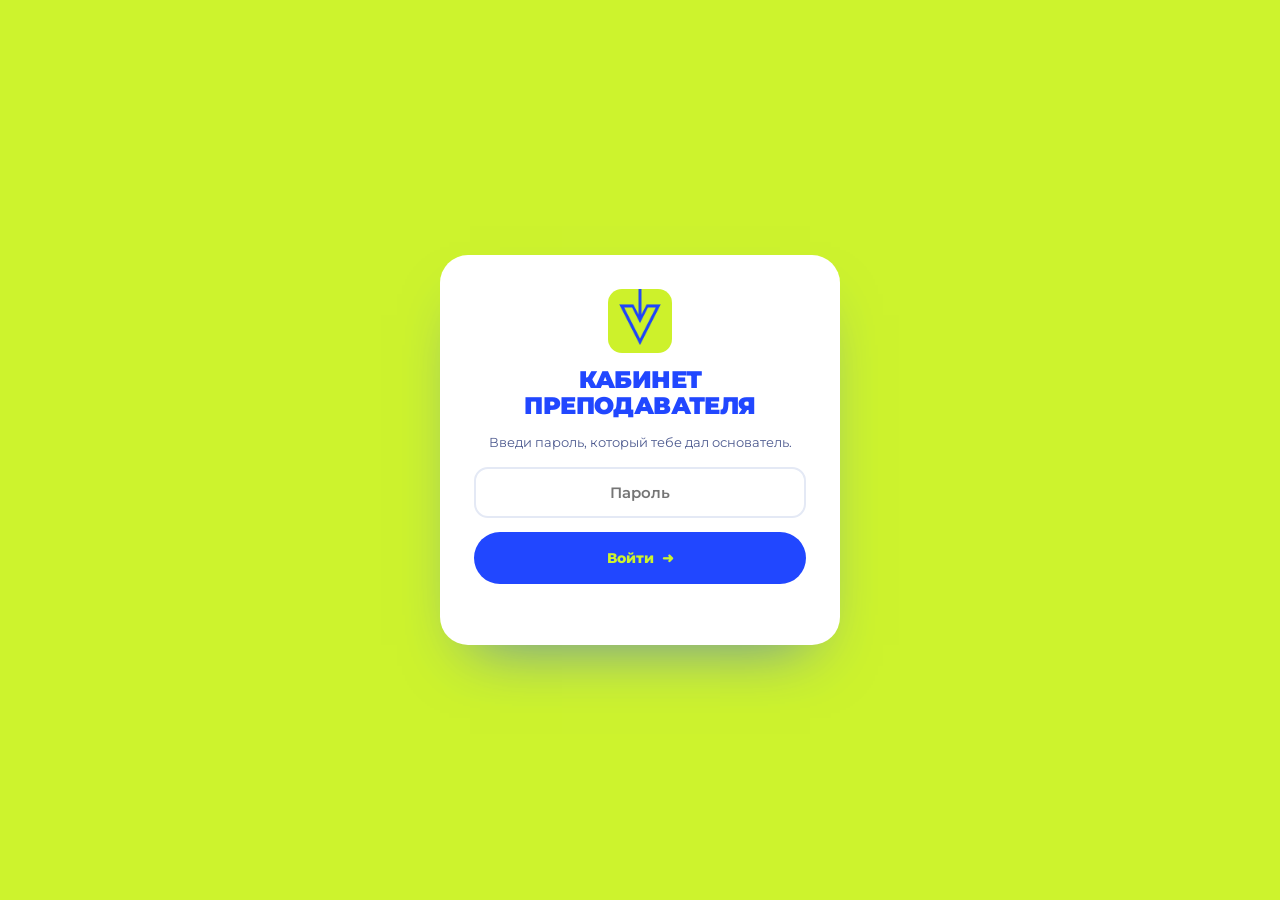
==== cabinet.html @ 54697eaa "Первая версия сайта" ====
<!doctype html>
<html lang="ru"><head><meta charset="utf-8"><meta name="viewport" content="width=device-width,initial-scale=1">
<meta name="robots" content="noindex,nofollow"><meta name="theme-color" content="#2147ff">
<title>Кабинет преподавателя — VECTOR</title>
<link rel="icon" type="image/png" href="[data-uri]"><link rel="preconnect" href="https://fonts.googleapis.com"><link href="https://fonts.googleapis.com/css2?family=Montserrat:wght@500;700;800;900&display=swap" rel="stylesheet"><style>
:root{--b:#2147ff;--l:#cdf32d;--n:#14216b;--m:#f3f9d3;--mut:#4d5a8f;--line:#e4e9f5;--r:26px}
*{box-sizing:border-box}
html{scroll-behavior:smooth;scroll-padding-top:90px}
body{margin:0;font-family:Montserrat,Inter,system-ui,Arial,sans-serif;font-size:15px;line-height:1.6;color:var(--n);background:#fff;-webkit-font-smoothing:antialiased}
a{color:inherit;text-decoration:none}
img{max-width:100%}
h1,h2,h3{margin:0;font-weight:900;text-transform:uppercase;letter-spacing:-.025em}
.wrap{width:min(1180px,calc(100% - 40px));margin:auto}
.tex{background-color:var(--l);background-image:url("data:image/svg+xml,%3Csvg xmlns='http://www.w3.org/2000/svg' width='320' height='320'%3E%3Cfilter id='n'%3E%3CfeTurbulence type='fractalNoise' baseFrequency='.012 .02' numOctaves='3' seed='4'/%3E%3CfeColorMatrix values='0 0 0 0 .3 0 0 0 0 .5 0 0 0 0 0 0 0 0 .25 0'/%3E%3C/filter%3E%3Crect width='100%25' height='100%25' filter='url(%23n)'/%3E%3C/svg%3E")}

/* header */
header{height:72px;position:sticky;top:0;z-index:50;background:rgba(255,255,255,.92);backdrop-filter:blur(12px);border-bottom:1px solid var(--line)}
.nav{height:100%;display:flex;align-items:center;justify-content:space-between;gap:20px}
.brand{display:flex;align-items:center;gap:10px;font-weight:900;font-size:24px;letter-spacing:-.04em;color:var(--b)}
.brand img{width:44px;height:44px;border-radius:9px;object-fit:cover;flex:none}
.tag{border-left:1px solid #ccd2df;padding-left:10px;margin-left:4px;font-size:9px;line-height:1.25;color:var(--n);letter-spacing:.05em;font-weight:700}
.links{display:flex;gap:4px;font-size:13px;font-weight:700}
.links a{padding:9px 15px;border-radius:30px;transition:.2s}
.links a:hover{background:var(--m);color:var(--b)}
.links a.active{background:var(--b);color:var(--l)}

/* buttons */
.btn{display:inline-flex;align-items:center;justify-content:center;gap:10px;border:0;border-radius:40px;padding:15px 26px;background:var(--b);color:var(--l);font:800 13px Montserrat,Inter,sans-serif;cursor:pointer;transition:transform .2s,box-shadow .2s;text-align:center}
.btn:hover{transform:translateY(-2px);box-shadow:0 12px 24px -12px rgba(33,71,255,.7)}
.btn.blue{background:var(--b);color:var(--l)}
.btn.outline,.btn.dark{background:#fff;color:var(--b);border:2px solid var(--b)}
.btn.lime{background:var(--l);color:var(--b)}
.btn.sm{padding:12px 20px}
.btn.big{padding:20px 36px;font-size:15px}

/* sections */
.section{padding:78px 0}
.head{display:flex;align-items:flex-end;justify-content:space-between;gap:20px;margin-bottom:34px}
.kicker{font-size:11px;letter-spacing:.1em;text-transform:uppercase;font-weight:800;color:var(--b);margin-bottom:10px}
.title{font-size:clamp(28px,3.6vw,46px);line-height:1.04;color:var(--n)}
.textlink{font-size:13px;font-weight:800;color:var(--b)}
.copy{font-size:15px;line-height:1.7;color:var(--mut);margin:0}

/* hero */
.hero{position:relative;overflow:hidden;color:var(--b)}
.hero-grid{display:grid;grid-template-columns:1.05fr .95fr;gap:20px;align-items:stretch;min-height:560px}
.hero-copy{padding:76px 0 84px;display:flex;flex-direction:column;justify-content:center;align-items:flex-start;position:relative;z-index:3}
.eyebrow{display:inline-block;font-size:11px;letter-spacing:.08em;text-transform:uppercase;margin-bottom:24px;color:var(--b);font-weight:800;padding:9px 15px;background:#fff;border-radius:30px}
h1{font-size:clamp(34px,5vw,64px);line-height:1.08;color:var(--b);margin:0 0 22px}
h1 span{display:inline-block;background:var(--b);color:var(--l);padding:.06em .26em .1em .18em;border-radius:.2em;line-height:1;margin:.04em 0 .1em;letter-spacing:-.015em}
.lead{font-size:16px;line-height:1.6;color:var(--n);font-weight:600;max-width:460px;margin:0}
.actions{display:flex;gap:12px;flex-wrap:wrap;margin-top:30px}
.art{position:relative;min-height:520px}
.burst{position:absolute;right:100px;top:50%;width:430px;height:430px;background:var(--b);clip-path:polygon(50.0% 0.0%,59.3% 15.2%,75.0% 6.7%,75.5% 24.5%,93.3% 25.0%,84.8% 40.7%,100.0% 50.0%,84.8% 59.3%,93.3% 75.0%,75.5% 75.5%,75.0% 93.3%,59.3% 84.8%,50.0% 100.0%,40.7% 84.8%,25.0% 93.3%,24.5% 75.5%,6.7% 75.0%,15.2% 59.3%,0.0% 50.0%,15.2% 40.7%,6.7% 25.0%,24.5% 24.5%,25.0% 6.7%,40.7% 15.2%);animation:spin 60s linear infinite}
@keyframes spin{from{transform:translateY(-50%) rotate(0)}to{transform:translateY(-50%) rotate(360deg)}}
.statue{position:absolute;z-index:2;bottom:0;right:-6px;height:92%;width:auto;max-width:none;filter:drop-shadow(0 16px 28px rgba(33,71,255,.28))}
.fcard{position:absolute;z-index:3;left:0;bottom:64px;background:#fff;border-radius:22px;padding:16px 22px 18px;display:grid;gap:9px;box-shadow:0 18px 34px -20px rgba(33,71,255,.7)}
.fcard i{font-style:normal;font-size:10px;font-weight:800;letter-spacing:.12em;text-transform:uppercase;color:var(--mut)}
.fcard b{font-size:17px;font-weight:800;color:var(--b);letter-spacing:-.01em;white-space:nowrap}
.fcard b+b{border-top:1.5px dashed #cfd6ee;padding-top:9px}

/* ticker */
.ticker{background:var(--b);color:var(--l);overflow:hidden}
.ticker .track{display:flex;width:max-content;animation:tickmove 38s linear infinite}
.ticker .grp{display:flex;flex:none;align-items:center}
.ticker .grp span{padding:15px 0;font-weight:900;font-size:14px;letter-spacing:.05em;white-space:nowrap}
.ticker .grp i{font-style:normal;padding:0 26px;font-size:13px}
@keyframes tickmove{from{transform:translateX(0)}to{transform:translateX(-50%)}}

/* why + features */
.why-grid{display:grid;grid-template-columns:.9fr 1.1fr;gap:56px;align-items:center}
.why-left .title{margin-bottom:18px}
.stats{display:grid;grid-template-columns:repeat(3,auto);gap:28px;margin-top:30px;justify-content:start}
.stat strong{display:block;font-size:40px;font-weight:900;letter-spacing:-.05em;color:var(--b);line-height:1}
.stat span{font-size:12px;line-height:1.4;color:var(--mut);font-weight:600}
.feat-grid{display:grid;grid-template-columns:1fr 1fr;gap:14px}
.feat{background:var(--m);border-radius:var(--r);padding:26px 24px 28px;transition:transform .2s}
.feat:hover{transform:translateY(-4px)}
.feat.blue{background:var(--b);color:#fff}
.feat .ic{width:52px;height:52px;border-radius:50%;background:var(--b);color:var(--l);display:grid;place-items:center;margin-bottom:18px}
.feat.blue .ic{background:var(--l);color:var(--b)}
.feat .ic svg{width:26px;height:26px;fill:none;stroke:currentColor;stroke-width:2;stroke-linecap:round;stroke-linejoin:round}
.feat h3{font-size:15px;line-height:1.2;color:var(--b);margin-bottom:8px}
.feat.blue h3{color:var(--l)}
.feat p{margin:0;font-size:13.5px;line-height:1.6;color:var(--mut)}
.feat.blue p{color:#e6ebff}

/* courses */
.courses-sec .title{color:var(--b)}
.courses{display:grid;grid-template-columns:repeat(3,1fr);gap:16px}
.course{position:relative;overflow:hidden;min-height:280px;padding:28px;background:#fff;color:var(--n);display:flex;flex-direction:column;align-items:flex-start;border-radius:var(--r);transition:transform .25s}
.course:hover{transform:translateY(-6px)}
.course.blue{background:var(--b);color:#fff}
.label{font-size:10px;font-weight:800;text-transform:uppercase;letter-spacing:.08em;color:var(--mut)}
.course.blue .label{color:#cfd8ff}
.course h3{font-size:26px;line-height:1.04;margin:14px 0 10px;color:var(--b);z-index:1}
.course.blue h3{color:#fff}
.course p{font-size:13.5px;line-height:1.55;max-width:230px;margin:0 0 20px;z-index:1}
.price{font-size:13px;font-weight:800;margin-top:auto;z-index:1;background:var(--b);color:var(--l);padding:9px 16px;border-radius:30px}
.course.blue .price{background:var(--l);color:var(--b)}
.arr{position:absolute;right:22px;top:24px;background:var(--l);color:var(--b);border-radius:50%;width:42px;height:42px;display:grid;place-items:center;z-index:2;font-weight:900}
.course.blue .arr{background:#fff}
.star{position:absolute;right:-34px;bottom:-60px;width:190px;height:190px;background:var(--l);clip-path:polygon(50.0% 0.0%,59.3% 15.2%,75.0% 6.7%,75.5% 24.5%,93.3% 25.0%,84.8% 40.7%,100.0% 50.0%,84.8% 59.3%,93.3% 75.0%,75.5% 75.5%,75.0% 93.3%,59.3% 84.8%,50.0% 100.0%,40.7% 84.8%,25.0% 93.3%,24.5% 75.5%,6.7% 75.0%,15.2% 59.3%,0.0% 50.0%,15.2% 40.7%,6.7% 25.0%,24.5% 24.5%,25.0% 6.7%,40.7% 15.2%)}
.course.blue .star{background:var(--l);opacity:.9}

/* band */
.band{background:var(--b);color:#fff;padding:56px 0}
.band-grid{display:grid;grid-template-columns:1fr 1.15fr auto;gap:44px;align-items:center}
.band-title h2{font-size:clamp(28px,3.2vw,40px);line-height:1.05;margin:0 0 12px}
.band-title p{margin:0;font-size:14px;line-height:1.6;color:#e6ebff;max-width:340px}
.steps{display:grid;gap:18px}
.step{display:grid;grid-template-columns:40px 1fr;gap:14px;align-items:center}
.num{width:40px;height:40px;border-radius:50%;background:var(--l);color:var(--b);display:grid;place-items:center;font-size:15px;font-weight:900}
.step strong{font-size:14px;display:block}
.step span{font-size:12.5px;color:#e6ebff}
.band-cta{display:grid;gap:14px;justify-items:center;text-align:center}
.band-cta .btn{background:var(--l);color:var(--b)}
.band-cta p{margin:0;font-size:13px;color:#e6ebff}
.band-cta p a{color:var(--l);font-weight:800;text-decoration:underline;text-underline-offset:3px}

/* faq */
.faq-grid{display:grid;grid-template-columns:.7fr 1.3fr;gap:50px}
details{border-top:1px solid var(--line);padding:20px 0}
details:last-child{border-bottom:1px solid var(--line)}
summary{list-style:none;display:flex;justify-content:space-between;gap:16px;cursor:pointer;font-size:16px;font-weight:800;color:var(--n)}
summary::-webkit-details-marker{display:none}
summary:after{content:'+';font-size:26px;line-height:1;color:var(--b);flex:none}
details[open] summary:after{content:'−'}
details p{font-size:14px;line-height:1.65;color:var(--mut);margin:12px 0 0}

/* cta */
.cta{background:var(--b);color:#fff;padding:60px 0;position:relative;overflow:hidden}
.cta:before{content:'';position:absolute;right:max(4%,calc((100vw - 1180px)/2 + 10px));top:50%;width:320px;height:320px;transform:translateY(-50%);background:rgba(255,255,255,.1);clip-path:polygon(50.0% 0.0%,59.3% 15.2%,75.0% 6.7%,75.5% 24.5%,93.3% 25.0%,84.8% 40.7%,100.0% 50.0%,84.8% 59.3%,93.3% 75.0%,75.5% 75.5%,75.0% 93.3%,59.3% 84.8%,50.0% 100.0%,40.7% 84.8%,25.0% 93.3%,24.5% 75.5%,6.7% 75.0%,15.2% 59.3%,0.0% 50.0%,15.2% 40.7%,6.7% 25.0%,24.5% 24.5%,25.0% 6.7%,40.7% 15.2%)}
.cta .wrap{position:relative;z-index:1;display:flex;align-items:center;justify-content:space-between;gap:34px}
.cta h2{font-size:clamp(30px,4.4vw,54px);line-height:1.04}
.cta h2 span{color:var(--l)}
.cta-act{display:grid;gap:14px;justify-items:center;text-align:center;flex:none}
.cta .btn.big{background:var(--l);color:var(--b)}
.cta-ig{font-size:13px;font-weight:700;color:#e6ebff;text-decoration:underline;text-underline-offset:3px}
.cta-ig:hover{color:var(--l)}

/* page hero (inner pages) */
.page-hero{color:var(--b);padding:56px 0 60px;position:relative;overflow:hidden}
.page-hero:after{content:'';position:absolute;right:-60px;top:-50px;width:330px;height:330px;background:var(--b);clip-path:polygon(50.0% 0.0%,59.3% 15.2%,75.0% 6.7%,75.5% 24.5%,93.3% 25.0%,84.8% 40.7%,100.0% 50.0%,84.8% 59.3%,93.3% 75.0%,75.5% 75.5%,75.0% 93.3%,59.3% 84.8%,50.0% 100.0%,40.7% 84.8%,25.0% 93.3%,24.5% 75.5%,6.7% 75.0%,15.2% 59.3%,0.0% 50.0%,15.2% 40.7%,6.7% 25.0%,24.5% 24.5%,25.0% 6.7%,40.7% 15.2%)}
.page-hero .wrap{position:relative;z-index:2}
.page-hero h1{font-size:clamp(30px,4.6vw,58px);margin-bottom:16px}
.page-hero p{font-size:16px;line-height:1.6;color:var(--n);font-weight:600;max-width:520px;margin:0}

/* teachers */
.teachers{display:grid;grid-template-columns:repeat(3,1fr);gap:20px}
.teacher{background:#fff;border:1px solid var(--line);border-radius:var(--r);overflow:hidden;transition:transform .25s;display:flex;flex-direction:column}
.teacher:hover{transform:translateY(-6px)}
.photo{height:230px;background:var(--b);position:relative;display:grid;place-items:center;overflow:hidden}
.photo.lime{background:var(--l)}
.photo.navy{background:var(--m)}
.photo .ph{font-size:84px;font-weight:900;color:var(--l);letter-spacing:-.06em;z-index:2}
.photo.lime .ph,.photo.navy .ph{color:var(--b)}
.photo:after{content:'';position:absolute;right:-30px;bottom:-60px;width:150px;height:150px;background:rgba(255,255,255,.2);clip-path:polygon(50.0% 0.0%,59.3% 15.2%,75.0% 6.7%,75.5% 24.5%,93.3% 25.0%,84.8% 40.7%,100.0% 50.0%,84.8% 59.3%,93.3% 75.0%,75.5% 75.5%,75.0% 93.3%,59.3% 84.8%,50.0% 100.0%,40.7% 84.8%,25.0% 93.3%,24.5% 75.5%,6.7% 75.0%,15.2% 59.3%,0.0% 50.0%,15.2% 40.7%,6.7% 25.0%,24.5% 24.5%,25.0% 6.7%,40.7% 15.2%)}
.tbody{padding:24px;display:flex;flex-direction:column;gap:12px;flex:1}
.tbody h3{font-size:22px;color:var(--n)}
.role{font-size:12px;font-weight:800;color:var(--b)}
.tbody p{font-size:13px;line-height:1.6;color:var(--mut);margin:0}
.chips{display:flex;gap:7px;flex-wrap:wrap}
.chip{font-size:11px;font-weight:800;padding:6px 12px;border-radius:30px;background:var(--m);color:var(--n)}
.tfoot{margin-top:auto;padding-top:6px}

.tl-sec{background:var(--m)}
.tl-grid{display:grid;grid-template-columns:repeat(3,1fr);gap:30px}
.tl{position:relative}
.tl .circ{width:68px;height:68px;border-radius:50%;background:var(--b);color:var(--l);display:grid;place-items:center;font-size:26px;font-weight:900;margin-bottom:20px;position:relative;z-index:1}
.tl:not(:last-child):after{content:'';position:absolute;top:33px;left:84px;right:-14px;border-top:3px dashed var(--b);opacity:.35}
.tl h3{font-size:18px;color:var(--b);margin-bottom:8px;line-height:1.15}
.tl p{margin:0;font-size:14px;line-height:1.65;color:var(--mut);max-width:300px}

.join{background:var(--b);color:#fff;border-radius:30px;padding:48px;display:grid;grid-template-columns:1.2fr .8fr;gap:30px;align-items:center}
.join h2{font-size:clamp(28px,3.6vw,44px);line-height:1.04;margin:0 0 12px}
.join p{color:#e6ebff;line-height:1.6;font-size:14px;margin:0}
.join .btn{background:var(--l);color:var(--b)}
.join ul{margin:0;padding:0;list-style:none;display:grid;gap:12px}
.join li{display:flex;gap:12px;align-items:center;font-size:14px;font-weight:700}
.join li:before{content:'✓';width:28px;height:28px;border-radius:50%;background:var(--l);color:var(--b);display:grid;place-items:center;font-size:13px;font-weight:900;flex:none}

/* signup */
.signup-grid{display:grid;grid-template-columns:.85fr 1.15fr;gap:46px;align-items:start}
.side{position:sticky;top:96px;display:grid;gap:16px}
.side .steps{background:var(--b);color:#fff;border-radius:var(--r);padding:30px;gap:20px}
.perks{background:var(--l);border-radius:var(--r);padding:26px}
.perks h3{margin:0 0 12px;font-size:18px;color:var(--b)}
.perks ul{margin:0;padding:0;list-style:none;display:grid;gap:9px;font-size:13px;font-weight:700}
.perks li:before{content:'★ ';color:var(--b)}
.form{background:#fff;color:var(--n);padding:34px;border-radius:30px;border:1px solid var(--line);box-shadow:0 30px 60px -40px rgba(33,71,255,.6)}
.form h2{margin:0 0 6px;font-size:26px;color:var(--b)}
.form>p{margin:0 0 22px;font-size:13px;color:var(--mut)}
.row{display:grid;grid-template-columns:1fr 1fr;gap:14px}
.field{display:grid;gap:7px;margin-bottom:16px}
.field label{font-size:12px;font-weight:800}
.field input,.field select,.field textarea{width:100%;padding:14px;border:1.5px solid var(--line);border-radius:14px;background:#fafbfe;font:500 14px Montserrat,Inter,sans-serif;color:var(--n);transition:.2s}
.field textarea{min-height:90px;resize:vertical}
.field input:focus,.field select:focus,.field textarea:focus{outline:0;border-color:var(--b);background:#fff;box-shadow:0 0 0 4px rgba(33,71,255,.1)}
.pills{display:flex;gap:8px;flex-wrap:wrap;position:relative}
.pills input{position:absolute;opacity:0;pointer-events:none;width:1px;height:1px;left:0;top:0}
.pills label{padding:10px 16px;border:1.5px solid var(--line);border-radius:30px;font-size:13px;font-weight:700;cursor:pointer;transition:.2s;background:#fafbfe}
.pills input:checked+label{background:var(--b);border-color:var(--b);color:var(--l)}
.pills label:hover{border-color:var(--b)}
.form .btn{width:100%;padding:17px;font-size:14px}
.note{font-size:11px;line-height:1.5;color:#77809b;margin:12px 0 0;text-align:center}
.ok{display:none;background:#f2fbc9;border:1.5px solid var(--l);border-radius:14px;padding:14px;font-size:13px;font-weight:700;margin-top:14px}
.ok.show{display:block}

/* footer */
footer{padding:30px 0;border-top:1px solid var(--line)}
.footer{display:flex;align-items:center;justify-content:space-between;gap:20px}
.footlinks{display:flex;gap:22px;font-size:12px;font-weight:700}
.footlinks a:hover{color:var(--b)}
.copyright{font-size:11px;color:#7d859a}

/* mobile tabs */
.mnav{display:none}

/* cabinet */
.cab-body{background:#f7faea}
.gate{position:fixed;inset:0;z-index:100;background:var(--l);display:grid;place-items:center;padding:20px}
.gate[hidden]{display:none}
.gate-box{background:#fff;border-radius:28px;padding:34px;width:min(400px,100%);display:grid;gap:14px;text-align:center;justify-items:center;box-shadow:0 30px 60px -30px rgba(33,71,255,.6)}
.gate-box img{border-radius:14px}
.gate-box h1{font-size:24px;margin:0;color:var(--b)}
.gate-box p{margin:0;font-size:13px;color:var(--mut);line-height:1.5;text-transform:none}
.gate-box input{width:100%;padding:14px;border:2px solid var(--line);border-radius:14px;font:600 15px Montserrat,Inter,sans-serif;text-align:center}
.gate-box input:focus{outline:0;border-color:var(--b)}
.gate-box .btn{width:100%}
.gate-box .gate-err{color:#d4142e;font-weight:700;min-height:1em}
.cab{padding:40px 0 70px}
.cab[hidden],section[hidden]{display:none}
.cab-head{display:flex;justify-content:space-between;align-items:flex-end;gap:20px;flex-wrap:wrap;margin-bottom:26px}
.cab-actions{display:flex;gap:10px;flex-wrap:wrap}
.cab-stats{display:grid;grid-template-columns:repeat(3,1fr);gap:14px;margin-bottom:26px}
.cstat{background:#fff;border-radius:20px;padding:18px 22px}
.cstat strong{display:block;font-size:34px;font-weight:900;color:var(--b);letter-spacing:-.04em}
.cstat span{font-size:12px;font-weight:700;color:var(--mut)}
.tabs{display:flex;gap:8px;margin-bottom:20px;flex-wrap:wrap}
.tab{border:0;background:#fff;color:var(--b);border-radius:30px;padding:11px 20px;font:800 13px Montserrat,Inter,sans-serif;cursor:pointer}
.tab.on{background:var(--b);color:var(--l)}
.weekgrid{display:grid;grid-template-columns:repeat(auto-fit,minmax(210px,1fr));gap:12px;align-items:start}
.dcol{background:#fff;border-radius:20px;padding:12px;display:grid;gap:10px}
.dcol.today{outline:3px solid var(--b)}
.dhead{display:flex;justify-content:space-between;align-items:center;font-size:13px;color:var(--b)}
.dhead span{background:var(--l);color:var(--b);border-radius:20px;min-width:26px;text-align:center;padding:3px 8px;font-weight:900;font-size:12px}
.dempty{font-size:12px;color:#97a0b8;font-weight:700;padding:10px 4px}
.dempty.big{background:#fff;border:2px dashed var(--line);border-radius:20px;padding:40px;text-align:center}
.lcard{background:var(--m);border-radius:16px;padding:12px;display:grid;gap:7px}
.ltime{font-weight:900;font-size:15px;color:var(--b)}
.lname{font-weight:800;font-size:14px}
.ltopic{font-size:12px;color:var(--n)}
.lnote{font-size:11.5px;color:var(--mut);line-height:1.45}
.lbtns{display:flex;gap:6px;flex-wrap:wrap;margin-top:2px}
.lbtns .btn{padding:8px 12px;font-size:11px}
.dadd{border:2px dashed #c4cde4;background:transparent;border-radius:12px;padding:9px;font:800 12px Montserrat,Inter,sans-serif;color:var(--b);cursor:pointer}
.dadd:hover{background:var(--m);border-color:var(--b)}
.stu-grid{display:grid;grid-template-columns:repeat(auto-fill,minmax(250px,1fr));gap:14px}
.scard{background:#fff;border-radius:20px;padding:20px}
.scard h3{margin:0 0 4px;font-size:17px}
.scard ul{list-style:none;margin:12px 0 0;padding:0;display:grid;gap:7px;font-size:13px}
.scard li b{color:var(--b);display:inline-block;width:26px}
.scard li span{color:var(--mut);font-size:11px}
.backup{background:#fff;border-radius:22px;padding:28px;max-width:720px}
.backup h3{margin:0 0 10px;font-size:20px}
.backup p{font-size:14px;line-height:1.65;color:var(--mut);margin:0 0 18px}
.dlg{border:0;border-radius:26px;padding:0;width:min(560px,calc(100% - 24px));color:var(--n);box-shadow:0 40px 80px -30px rgba(16,32,79,.6)}
.dlg::backdrop{background:rgba(33,71,255,.45)}
.dlg-form{padding:26px}
.dlg-form h2{margin:0 0 18px;font-size:22px;color:var(--b)}
.dlg-btns{display:flex;gap:10px;flex-wrap:wrap;margin-top:6px}
.toast{position:fixed;left:50%;bottom:26px;transform:translate(-50%,30px);background:var(--b);color:var(--l);padding:12px 20px;border-radius:30px;font-size:13px;font-weight:700;opacity:0;pointer-events:none;transition:.25s;z-index:200}
.toast.show{opacity:1;transform:translate(-50%,0)}

/* ===== адаптив ===== */
@media(max-width:900px){
.links{gap:0}.links a{padding:8px 10px;font-size:12px}
.hero-grid{grid-template-columns:1fr;min-height:0}
.hero-copy{padding:56px 0 20px}
.art{min-height:400px}
.burst{width:330px;height:330px;right:auto;left:50%;margin-left:-190px}
.statue{right:auto;left:50%;margin-left:-60px;height:94%}
.fcard{left:0;bottom:30px}
.why-grid{grid-template-columns:1fr;gap:34px}
.band-grid{grid-template-columns:1fr;gap:28px}.band-cta{justify-items:start;text-align:left}
.teachers{grid-template-columns:1fr 1fr}
.tl-grid{grid-template-columns:1fr;gap:26px}.tl:after{display:none}
.signup-grid{grid-template-columns:1fr}.side{position:static}
.join{grid-template-columns:1fr}
}
@media(max-width:760px){
.cta .wrap{flex-direction:column;align-items:flex-start}.cta-act{justify-items:start;text-align:left}.cta:before{width:220px;height:220px;right:-50px;top:30%}
}
@media(max-width:620px){
.wrap{width:calc(100% - 32px)}
header{height:62px}.links{display:none}.brand{font-size:21px}.brand img{width:38px;height:38px}.tag{display:none}
.section{padding:52px 0}
.hero-copy{padding:40px 0 10px}
.art{min-height:330px}
.burst{width:260px;height:260px;margin-left:-150px}
.statue{margin-left:-40px;height:92%}
.fcard{padding:12px 16px;bottom:16px;border-radius:18px}.fcard b{font-size:13px}
.feat-grid{grid-template-columns:1fr}
.stats{gap:20px}.stat strong{font-size:32px}
.head{align-items:flex-start;flex-direction:column}
.courses{grid-template-columns:1fr}.course{min-height:230px}
.band{padding:42px 0}.btn.big{padding:17px 28px;font-size:14px}
.faq-grid{grid-template-columns:1fr;gap:24px}
.teachers{grid-template-columns:1fr}
.page-hero{padding:40px 0 44px}.page-hero:after{width:190px;height:190px;right:-70px}
.join{padding:30px 24px}
.row{grid-template-columns:1fr}.form{padding:22px}
.footer{flex-wrap:wrap}.footlinks{order:3;width:100%;flex-wrap:wrap}.copyright{margin-left:auto}
.cab-stats{grid-template-columns:1fr}.cab{padding-top:26px}
.mnav{display:grid;grid-template-columns:repeat(4,1fr);position:fixed;bottom:0;left:0;right:0;z-index:60;background:#fff;border-top:1px solid var(--line);padding:6px 6px calc(6px + env(safe-area-inset-bottom))}
.mnav a{text-align:center;font-size:11px;font-weight:800;padding:10px 4px;border-radius:12px;color:var(--mut)}
.mnav a.active{background:var(--b);color:var(--l)}
body{padding-bottom:62px}
}
@media print{header,.cab-actions,.tabs,.dadd,.lbtns,.mnav,.toast,#tab-students,#tab-backup{display:none!important}.cab-body{background:#fff}.weekgrid{grid-template-columns:repeat(2,1fr)}.dcol{break-inside:avoid}}
@media(prefers-reduced-motion:reduce){*{animation:none!important;transition:none!important}}

/* ===== карточки преподавателей с фото ===== */
.teacher .photo{height:auto;aspect-ratio:720/680}
.teacher .photo.pop{background:var(--m);display:block}
.teacher .photo.pop:after{display:none}
.teacher .photo.pop img{display:block;width:100%;height:100%;object-fit:contain}
.photo.navy{background:var(--m)}
.fcard{display:none}


/* ===== крупные заметные кнопки ===== */
.btn{padding:17px 30px;font-size:14px}
.btn.sm{padding:14px 24px;font-size:13.5px}
header .btn{padding:14px 26px;font-size:14px}
.actions .btn{padding:19px 32px;font-size:14.5px}
.teacher .tfoot .btn{width:100%;padding:16px 24px;font-size:14px}
.head .btn{flex:none}
@media(max-width:620px){.actions .btn{width:100%}.head .btn{width:100%}header .btn{padding:12px 18px;font-size:13px}}

/* ===== карточки направлений: ничего не сливается ===== */
.course{box-shadow:0 22px 40px -28px rgba(20,33,107,.55)}
.course .star{background:var(--b);opacity:1}
.course.blue .star{background:var(--l);opacity:1}
.course .arr{background:var(--b);color:var(--l)}
.course.blue .arr{background:var(--l);color:var(--b)}
.course .price{background:var(--l);color:var(--b)}
.course.blue .price{background:#fff;color:var(--b)}
.course .price{box-shadow:inset 0 0 0 2px var(--b)}
.course.blue .price{box-shadow:none}

/* ===== «Как мы занимаемся» ===== */
.how{background:var(--m);padding:70px 0}
.how-card{background:#fff;border-radius:34px;padding:46px 46px 40px;box-shadow:0 30px 60px -44px rgba(33,71,255,.55)}
.how-head{display:flex;justify-content:space-between;align-items:flex-end;gap:30px;padding-bottom:30px;margin-bottom:34px;border-bottom:2px solid var(--m)}
.how-head p{margin:0;max-width:300px;font-size:14px;line-height:1.55;font-weight:600;color:var(--mut)}
.how-steps{display:grid;grid-template-columns:repeat(3,1fr)}
.how-step{padding:0 34px;border-left:2px dashed #d3dd9a;display:flex;flex-direction:column;align-items:flex-start}
.how-step:first-child{padding-left:0;border-left:0}
.how-step:last-child{padding-right:0}
.how-n{width:58px;height:58px;border-radius:50%;background:var(--b);color:var(--l);display:grid;place-items:center;font-size:24px;font-weight:900;margin-bottom:20px}
.how-step h3{font-size:18px;line-height:1.2;color:var(--b);min-height:2.4em;margin:0 0 10px}
.how-step p{margin:0;font-size:14px;line-height:1.65;color:var(--mut)}
@media(max-width:900px){.how-card{padding:32px 26px}.how-head{flex-direction:column;align-items:flex-start;gap:12px}.how-steps{grid-template-columns:1fr}.how-step{padding:24px 0;border-left:0;border-top:2px dashed #d3dd9a}.how-step:first-child{border-top:0;padding-top:0}.how-step h3{min-height:0}}
@media(max-width:620px){.how{padding:44px 0}}


/* ===== страница цен ===== */
.price-grid{display:grid;grid-template-columns:repeat(4,1fr);gap:20px;align-items:stretch}
.pcard{background:var(--m);border-radius:30px;padding:34px 30px 32px;display:flex;flex-direction:column;gap:16px;position:relative;overflow:hidden}
.pcard.feat-p{background:var(--b);color:#fff}
.plabel{align-self:flex-start;font-size:11px;font-weight:800;letter-spacing:.1em;text-transform:uppercase;background:#fff;color:var(--b);padding:7px 13px;border-radius:30px}
.pcard.feat-p .plabel{background:var(--l)}
.pcard h3{font-size:24px;color:var(--b);line-height:1.05}
.pcard.feat-p h3{color:#fff}
.pprice{display:flex;align-items:baseline;gap:10px;flex-wrap:wrap}
.pprice strong{font-size:50px;line-height:1;font-weight:900;letter-spacing:-.05em;color:var(--b)}
.pprice span{font-size:13px;font-weight:700;color:var(--mut)}
.pcard.feat-p .pprice strong{color:var(--l)}
.pcard.feat-p .pprice span{color:#dbe3ff}
.plist{list-style:none;margin:6px 0 10px;padding:0;display:grid;gap:11px;font-size:14px;font-weight:600;flex:1}
.plist li{display:flex;gap:11px;align-items:flex-start;line-height:1.45}
.plist li:before{content:'✓';flex:none;width:22px;height:22px;border-radius:50%;background:var(--b);color:var(--l);display:grid;place-items:center;font-size:12px;font-weight:900;margin-top:1px}
.pcard.feat-p .plist li:before{background:var(--l);color:var(--b)}
.pcard .btn{width:100%}
.pnote{margin:26px 0 0;text-align:center;font-size:13px;color:var(--mut);font-weight:600}
@media(max-width:1100px){.price-grid{grid-template-columns:repeat(2,1fr)}}
@media(max-width:640px){.price-grid{grid-template-columns:1fr}}

.hp{position:absolute!important;left:-9999px;width:1px;height:1px;opacity:0;pointer-events:none}
.ok.bad{background:#ffe9ec;border-color:#f3a0ad;color:#8d1427}
.form .btn[disabled]{opacity:.7;cursor:wait}


/* ===== вкладка «Заявки» ===== */
.badge{display:inline-grid;place-items:center;min-width:22px;height:22px;padding:0 6px;margin-left:6px;border-radius:20px;background:var(--l);color:var(--b);font-size:12px;font-weight:900;vertical-align:middle}
.tab.on .badge{background:var(--l)}
.tab:not(.on) .badge{background:var(--b);color:var(--l)}
.lead-bar{display:flex;gap:12px;align-items:flex-end;flex-wrap:wrap;margin-bottom:16px}
.field.inline{margin:0;min-width:180px}
.field.inline select{padding:12px}
.lead-msg{font-size:13px;font-weight:700;color:var(--mut);margin:0 0 14px}
.lead-msg:empty{display:none}
.lead-list{display:grid;gap:14px;grid-template-columns:repeat(auto-fill,minmax(340px,1fr));align-items:start}
.lead{background:#fff;border-radius:22px;padding:20px;display:grid;gap:12px;border:2px solid transparent}
.lead.st-новая{border-color:var(--b)}
.lead-top{display:flex;align-items:baseline;gap:10px;flex-wrap:wrap}
.lead-top b{font-size:18px;color:var(--b)}
.lead-dt{font-size:12px;color:var(--mut);font-weight:700}
.stbadge{margin-left:auto;font-size:11px;font-weight:800;padding:5px 11px;border-radius:30px;background:var(--m);color:var(--n)}
.st-новая .stbadge{background:var(--b);color:var(--l)}
.st-в-работе .stbadge{background:var(--l);color:var(--b)}
.lead-meta{display:flex;gap:6px;flex-wrap:wrap}
.chip.tch{background:#e8edff;color:var(--b)}
.lead-line{font-size:13px;line-height:1.5;word-break:break-word}
.lead-line i{display:block;font-style:normal;font-size:10px;font-weight:800;letter-spacing:.1em;text-transform:uppercase;color:var(--mut);margin-bottom:2px}
.lead-links,.lead-acts{display:flex;gap:8px;flex-wrap:wrap}
.lead-links .btn,.lead-acts .btn{padding:11px 16px;font-size:12.5px}
.lead-acts{border-top:2px solid var(--m);padding-top:12px}
@media(max-width:620px){.lead-list{grid-template-columns:1fr}}

.how-step h3{min-height:0;white-space:nowrap}
@media(max-width:900px){.how-step h3{white-space:normal}}


/* ===== правки 07.11 ===== */
/* hero: меньше лишнего */
.hero-copy .lead{background:none;padding:0;border-radius:0;max-width:430px;margin-top:6px}
.hero-copy .actions{flex-wrap:nowrap;margin-top:28px}
.hero-copy .actions .btn{white-space:nowrap;padding:18px 26px}
@media(max-width:620px){.hero-copy .actions{flex-wrap:wrap}}
/* синяя плашка в заголовке: слово не вылезает */
h1 span{white-space:nowrap;padding:.06em .34em .1em .24em}
@media(max-width:520px){.page-hero h1{font-size:clamp(24px,7.6vw,34px)}}
/* 5–11 не слипается */
.stat strong.rng{letter-spacing:-.03em}
.stat strong.rng i{font-style:normal;display:inline-block;margin:0 .1em}
/* цены */
.price-sec{padding:54px 0 30px}
.price-grid{gap:18px}
.pcard{padding:30px 26px 28px;gap:14px}
.pcard h3{font-size:22px;min-height:0}
.pprice{display:block}
.pprice strong{display:block}
.pprice span{display:block;margin-top:8px;min-height:18px}
.pcard .btn{width:100%;white-space:nowrap;padding:17px 20px;font-size:14px;min-height:56px;justify-content:center}
.pcard .plist{margin:4px 0 14px}
/* абонемент */
.promo{display:grid;grid-template-columns:auto 1fr auto;gap:22px;align-items:center;background:var(--b);color:#fff;border-radius:30px;padding:26px 30px;margin-top:22px;position:relative;overflow:hidden}
.promo-badge{width:96px;height:96px;background:var(--l);color:var(--b);clip-path:polygon(50.0% 0.0%,59.3% 15.2%,75.0% 6.7%,75.5% 24.5%,93.3% 25.0%,84.8% 40.7%,100.0% 50.0%,84.8% 59.3%,93.3% 75.0%,75.5% 75.5%,75.0% 93.3%,59.3% 84.8%,50.0% 100.0%,40.7% 84.8%,25.0% 93.3%,24.5% 75.5%,6.7% 75.0%,15.2% 59.3%,0.0% 50.0%,15.2% 40.7%,6.7% 25.0%,24.5% 24.5%,25.0% 6.7%,40.7% 15.2%);display:grid;place-items:center;font-weight:900;font-size:24px;letter-spacing:-.04em;flex:none}
.promo-t strong{display:block;font-size:clamp(20px,2.4vw,28px);font-weight:900;text-transform:uppercase;letter-spacing:-.02em;line-height:1.05;margin-bottom:6px}
.promo-t span{display:block;font-size:14px;line-height:1.55;color:#e6ebff;font-weight:600;max-width:560px}
.promo .btn{background:var(--l);color:var(--b);white-space:nowrap}
.courses-sec .promo{background:#fff;color:var(--n);margin-top:22px;box-shadow:0 22px 40px -28px rgba(20,33,107,.55)}
.courses-sec .promo .promo-badge{background:var(--b);color:var(--l)}
.courses-sec .promo .promo-t strong{color:var(--b)}
.courses-sec .promo .promo-t span{color:var(--mut)}
.courses-sec .promo .btn{background:var(--b);color:var(--l)}
@media(max-width:860px){.promo{grid-template-columns:1fr;text-align:left;padding:26px 24px}.promo .btn{width:100%}.promo-badge{width:80px;height:80px;font-size:20px}}
/* карточка «Присоединяйся» */
.teacher.joinc{background:var(--b);border-color:var(--b);color:#fff}
.teacher.joinc .photo.jc{background:var(--l);display:grid;place-items:center;position:relative;overflow:hidden}
.jstar{width:58%;aspect-ratio:1;background:var(--b);clip-path:polygon(50.0% 0.0%,59.3% 15.2%,75.0% 6.7%,75.5% 24.5%,93.3% 25.0%,84.8% 40.7%,100.0% 50.0%,84.8% 59.3%,93.3% 75.0%,75.5% 75.5%,75.0% 93.3%,59.3% 84.8%,50.0% 100.0%,40.7% 84.8%,25.0% 93.3%,24.5% 75.5%,6.7% 75.0%,15.2% 59.3%,0.0% 50.0%,15.2% 40.7%,6.7% 25.0%,24.5% 24.5%,25.0% 6.7%,40.7% 15.2%);display:grid;place-items:center}
.jstar span{font-size:clamp(70px,9vw,120px);font-weight:900;color:var(--l);line-height:1;margin-top:-.04em}
.teacher.joinc .role{color:var(--l)}
.teacher.joinc h3{color:#fff}
.teacher.joinc p{color:#dbe3ff}
.teacher.joinc .chip{background:rgba(255,255,255,.16);color:#fff}
.teacher.joinc .btn{background:var(--l);color:var(--b);width:100%}
.teacher.joinc .photo.jc:after{display:none}

/* правки 22:20: буквы и звезда со скидкой */
h1 span{letter-spacing:.02em;word-spacing:.04em}
.hero h1 span{letter-spacing:.03em}
.promo-badge{width:116px;height:116px;font-size:21px;letter-spacing:0;padding:0}
.promo-badge{text-align:center;line-height:1}
@media(max-width:860px){.promo-badge{width:100px;height:100px;font-size:19px}}


/* ===== занятия и доход ===== */
.mcards{display:grid;grid-template-columns:repeat(4,1fr);gap:14px;margin-bottom:18px}
.mcard{background:#fff;border-radius:22px;padding:20px 22px}
.mcard span{display:block;font-size:12px;font-weight:800;color:var(--mut);text-transform:uppercase;letter-spacing:.06em;margin-bottom:8px}
.mcard strong{font-size:30px;font-weight:900;color:var(--b);letter-spacing:-.03em;line-height:1}
.mcard.acc{background:var(--b)}.mcard.acc span{color:#cfd8ff}.mcard.acc strong{color:var(--l)}
.mtable-wrap{overflow-x:auto;background:#fff;border-radius:22px;padding:8px 12px;margin-bottom:22px}
.mtable{width:100%;border-collapse:collapse;font-size:14px;min-width:560px}
.mtable th{text-align:left;font-size:11px;text-transform:uppercase;letter-spacing:.06em;color:var(--mut);padding:12px 10px}
.mtable td{padding:13px 10px;border-top:2px solid var(--m);font-weight:600}
.mtable .mine{color:var(--b);font-weight:900}
.mtable .mtot td{background:var(--m);font-weight:900;border-top:0}
.mform{background:#fff;border-radius:26px;padding:26px;margin-bottom:22px}
.mform h3{margin:0 0 16px;font-size:20px;color:var(--b)}
.mrow{display:grid;grid-template-columns:repeat(auto-fit,minmax(170px,1fr));gap:14px;margin-bottom:14px;align-items:end}
.mrow .wide{grid-column:span 2}
.mlist h3{margin:6px 0 12px;font-size:20px;color:var(--b)}
.mitem{display:grid;grid-template-columns:1fr auto auto;gap:14px;align-items:center;background:#fff;border-radius:18px;padding:14px 18px;margin-bottom:10px}
.mitem span{display:block;font-size:12.5px;color:var(--mut);font-weight:600;margin-top:3px}
.mitem strong{color:var(--b);font-size:16px;font-weight:900}
@media(max-width:820px){.mcards{grid-template-columns:repeat(2,1fr)}.mrow .wide{grid-column:auto}.mitem{grid-template-columns:1fr auto}.mitem .btn{grid-column:1/-1}}

@media(min-width:700px){.teachers{grid-template-columns:repeat(2,minmax(0,1fr));max-width:820px}}
.field[hidden]{display:none!important}
@media(min-width:700px){.teachers{margin-left:auto;margin-right:auto}}


/* ===== кабинет преподавателя: простой ===== */
.t-top{display:flex;justify-content:space-between;align-items:flex-end;gap:18px;flex-wrap:wrap;margin-bottom:22px}
.t-top .btn.big{padding:20px 38px;font-size:16px}
.t-sum{display:grid;grid-template-columns:repeat(3,1fr);gap:14px;margin-bottom:24px}
.t-s{background:#fff;border-radius:22px;padding:20px 22px}
.t-s span{display:block;font-size:12px;font-weight:800;color:var(--mut);text-transform:uppercase;letter-spacing:.05em;margin-bottom:8px}
.t-s strong{font-size:30px;font-weight:900;color:var(--b);letter-spacing:-.03em;line-height:1}
.t-s em{display:block;font-style:normal;font-size:12px;font-weight:600;margin-top:8px;color:#cfd8ff}
.t-s.acc{background:var(--b)}.t-s.acc span{color:#cfd8ff}.t-s.acc strong{color:var(--l)}
.t-tabs{display:flex;gap:8px;margin-bottom:18px;flex-wrap:wrap}
.t-tab{border:0;background:#fff;color:var(--b);border-radius:30px;padding:13px 24px;font:800 14px Montserrat,Inter,sans-serif;cursor:pointer}
.t-tab.on{background:var(--b);color:var(--l)}
.t-tab.on .badge{background:var(--l)}
.t-h{display:flex;align-items:center;gap:10px;margin:22px 0 12px;font-size:16px;color:var(--b);text-transform:uppercase;letter-spacing:-.01em}
.t-h span{background:var(--b);color:var(--l);border-radius:20px;padding:2px 10px;font-size:12px}
.t-h.need span{background:#ff3b30;color:#fff}
.t-card{display:grid;grid-template-columns:1fr auto;gap:10px 18px;align-items:center;background:#fff;border-radius:22px;padding:18px 20px;margin-bottom:12px;border-left:8px solid var(--m)}
.t-card.need{border-left-color:#ff3b30}
.t-card.wait{border-left-color:var(--l)}
.t-card.paid{border-left-color:var(--b);opacity:.92}
.t-when{font-size:12px;font-weight:800;color:var(--mut);text-transform:uppercase;letter-spacing:.05em}
.t-name{font-size:20px;font-weight:900;color:var(--b);margin:3px 0}
.t-meta{font-size:13.5px;font-weight:600;color:var(--n)}
.t-wait{display:inline-block;background:var(--l);color:var(--b);border-radius:20px;padding:2px 10px;font-size:11px;font-weight:800;margin-left:6px}
.t-act{padding:18px 30px;font-size:16px;min-width:170px}
.t-act.lime{background:var(--l);color:var(--b);box-shadow:inset 0 0 0 3px var(--b)}
.t-paid{font-weight:900;color:var(--b);font-size:15px;padding:0 10px}
.t-more{grid-column:1/-1;display:flex;gap:16px;flex-wrap:wrap;align-items:center}
.t-link{border:0;background:none;padding:0;font:700 12.5px Montserrat,Inter,sans-serif;color:var(--mut);cursor:pointer;text-decoration:underline}
.t-link.bad{color:#d4142e}
.t-note{font-size:12.5px;color:var(--mut);font-weight:600}
.t-empty{background:#fff;border-radius:22px;padding:34px;text-align:center;display:grid;gap:6px}
.t-empty b{font-size:18px;color:var(--b)}
.t-empty span{font-size:14px;color:var(--mut);font-weight:600}
.t-empty.small{padding:18px}
.t-month{display:flex;align-items:center;justify-content:center;gap:16px;margin:30px 0 4px}
.t-month b{min-width:160px;text-align:center;color:var(--b);font-size:16px}
.t-checks{display:grid;gap:10px;margin:4px 0 16px}
.chk{display:flex;gap:12px;align-items:center;font-weight:700;font-size:15px;cursor:pointer;background:var(--m);border-radius:16px;padding:14px 16px}
.chk input{width:22px;height:22px;accent-color:var(--b)}
.hint{font-weight:600;color:var(--mut);font-size:12px}
.t-checks[hidden],.field[hidden]{display:none!important}
.dlg{max-height:92vh}
.dlg-form{max-height:90vh;overflow:auto}
.dlg-btns .btn{padding:17px 30px;font-size:15px}
#leadAll{margin-top:14px}
@media(max-width:700px){
  .t-sum{grid-template-columns:1fr}
  .t-card{grid-template-columns:1fr}
  .t-act{width:100%}
  .t-top .btn.big{width:100%}
}


/* ===== неделя с отметками ===== */
.t-views{display:flex;gap:8px;margin-bottom:16px;flex-wrap:wrap}
.t-view{border:2px solid var(--b);background:#fff;color:var(--b);border-radius:30px;padding:11px 22px;font:800 14px Montserrat,Inter,sans-serif;cursor:pointer}
.t-view.on{background:var(--b);color:var(--l)}
.t-view .badge{background:#ff3b30;color:#fff;margin-left:4px}
.t-weeknav{display:flex;align-items:center;gap:12px;flex-wrap:wrap;margin-bottom:8px}
.t-weeknav b{color:var(--b);font-size:17px;min-width:200px;text-align:center}
.t-weeksum{font-size:13.5px;font-weight:600;color:var(--n);margin-bottom:14px}
.weekgrid.w2{grid-template-columns:repeat(7,minmax(0,1fr));gap:10px}
@media(max-width:1180px){.weekgrid.w2{grid-template-columns:repeat(4,minmax(0,1fr))}}
@media(max-width:820px){.weekgrid.w2{grid-template-columns:repeat(2,minmax(0,1fr))}}
@media(max-width:520px){.weekgrid.w2{grid-template-columns:1fr}.t-weeknav b{min-width:0;flex:1}}
.w-card{background:var(--m);border-radius:16px;padding:12px;display:grid;gap:6px;border-left:6px solid #c4cde4}
.w-card.done{border-left-color:var(--l);background:#fbfde9}
.w-card.paid{border-left-color:var(--b);background:#eef2ff}
.w-time{font-size:11px;font-weight:800;color:var(--mut);text-transform:uppercase;letter-spacing:.05em}
.w-name{font-size:15px;font-weight:900;color:var(--b);word-break:break-word}
.w-meta{font-size:12px;font-weight:600;color:var(--n)}
.w-sum{font-size:13px;font-weight:900;color:var(--b)}
.w-btns{display:grid;gap:6px;margin-top:2px}
.w-chip{border:2px solid var(--b);background:#fff;color:var(--b);border-radius:14px;padding:11px 8px;font:800 13px Montserrat,Inter,sans-serif;cursor:pointer;transition:.15s}
.w-chip.on{background:var(--b);color:var(--l)}
.w-chip.pay.on{background:var(--l);color:var(--b)}
.w-chip:active{transform:scale(.97)}
.w-card .t-more{gap:12px}
.dcol .dadd{padding:12px}
</style></head><body class="cab-body">

<div class="gate" id="gate">
  <form class="gate-box" id="gateForm">
    <img src="[data-uri]" alt="VECTOR" width="64" height="64">
    <h1>Кабинет преподавателя</h1>
    <p id="gateText">Введи пароль, который тебе дал основатель.</p>
    <select id="gateName" hidden></select>
    <input type="password" id="gatePass" placeholder="Пароль" autocomplete="current-password" required>
    <button class="btn" type="submit" id="gateBtn">Войти&nbsp; ➜</button>
    <p class="gate-err" id="gateErr"></p>
  </form>
</div>

<header><div class="wrap nav"><a class="brand" href="index.html"><img src="[data-uri]" alt="Логотип VECTOR"><span>VECTOR</span><span class="tag">КАБИНЕТ<br>ПРЕПОДАВАТЕЛЯ</span></a>
<nav class="links"><a class="active" href="cabinet.html">Мои занятия</a><a href="index.html">На сайт</a></nav>
<button class="btn sm" id="lockBtn" type="button" hidden>Выйти</button></div></header>

<main class="wrap cab" id="app" hidden>
  <div class="t-top">
    <div><div class="kicker" id="hello">Привет</div><h2 class="title">Мои занятия</h2></div>
    <button class="btn big" id="addBtn" type="button">+ Занятие</button>
  </div>

  <div class="t-sum" id="sum"></div>

  <div class="t-tabs" role="tablist">
    <button class="t-tab on" data-tab="lessons" type="button">Расписание</button>
    <button class="t-tab" data-tab="leads" type="button">Новые заявки <span class="badge" id="leadBadge" hidden>0</span></button>
  </div>
  <div class="lead-msg" id="msg"></div>

  <section id="tab-lessons">
    <div class="t-views">
      <button class="t-view on" data-view="week" type="button">Неделя</button>
      <button class="t-view" data-view="list" type="button">Нужно отметить <span class="badge" id="todoBadge" hidden>0</span></button>
    </div>

    <div id="viewWeek">
      <div class="t-weeknav"><button class="btn outline sm" id="wPrev" type="button">‹</button><b id="wName"></b><button class="btn outline sm" id="wNext" type="button">›</button><button class="btn outline sm" id="wToday" type="button">Сегодня</button></div>
      <div class="t-weeksum" id="wSum"></div>
      <div class="weekgrid w2" id="week"></div>
    </div>

    <div id="viewList" hidden>
      <div id="list"></div>
      <div class="t-month"><button class="btn outline sm" id="mPrev" type="button">‹</button><b id="mName"></b><button class="btn outline sm" id="mNext" type="button">›</button></div>
      <div id="done"></div>
    </div>
  </section>

  <section id="tab-leads" hidden>
    <div class="lead-list" id="leadList"></div>
    <button class="btn outline sm" id="leadAll" type="button">Показать закрытые</button>
  </section>
</main>

<dialog id="dlg" class="dlg">
  <form id="lf" method="dialog" class="dlg-form">
    <h2 id="dlgTitle">Новое занятие</h2>
    <input type="hidden" id="eid">
    <div class="field"><label for="fStudent">Ученик или группа</label><input id="fStudent" list="stuList" placeholder="Имя" required maxlength="80" autocomplete="off"><datalist id="stuList"></datalist></div>

    <div class="field" id="boxFormat"><label>Формат</label><div class="pills">
      <input type="radio" name="fmt" id="fm1" value="Индивидуально" checked><label for="fm1">Индивидуально</label>
      <input type="radio" name="fmt" id="fm2" value="В паре"><label for="fm2">В паре</label>
      <input type="radio" name="fmt" id="fm3" value="Мини-группа"><label for="fm3">Мини-группа</label></div></div>
    <div class="field" id="boxPeople" hidden><label for="fPeople">Сколько человек</label><input type="number" id="fPeople" min="1" max="20" value="3"></div>

    <div class="row"><div class="field"><label for="fDate">Когда</label><input type="date" id="fDate" required></div>
    <div class="field"><label for="fTime">Во сколько</label><input type="time" id="fTime"></div></div>

    <div class="field"><label>Сколько длится</label><div class="pills">
      <input type="radio" name="hrs" id="h1" value="1" checked><label for="h1">1 час</label>
      <input type="radio" name="hrs" id="h2" value="1.5"><label for="h2">1,5 часа</label>
      <input type="radio" name="hrs" id="h3" value="2"><label for="h3">2 часа</label>
      <input type="radio" name="hrs" id="h4" value="0.5"><label for="h4">30 мин</label></div></div>

    <div class="field"><label for="fAmount">Сумма, ₽ <span class="hint" id="amtHint"></span></label><input type="number" id="fAmount" min="0" step="1" required></div>

    <div class="field" id="boxRepeat"><label for="fRepeat">Повторять</label><select id="fRepeat"><option value="1">Один раз</option><option value="4">Каждую неделю, 4 раза</option><option value="8">Каждую неделю, 8 раз</option><option value="12">Каждую неделю, 12 раз</option></select></div>

    <div class="t-checks" id="boxDone">
      <label class="chk"><input type="checkbox" id="cDone"><span>Занятие уже прошло</span></label>
      <label class="chk"><input type="checkbox" id="cPaid"><span>И его уже оплатили</span></label>
    </div>

    <div class="field" id="boxNote"><label for="fNote">Заметка</label><input id="fNote" maxlength="200" placeholder="Необязательно"></div>
    <div class="dlg-btns">
      <button class="btn" type="submit" id="saveBtn">Сохранить</button>
      <button class="btn outline" type="button" id="cancelBtn">Отмена</button>
    </div>
  </form>
</dialog>

<div class="toast" id="toast" role="status"></div>
<script>// ============================ НАСТРОЙКИ ============================

// Адрес приёма заявок (веб-приложение Google Apps Script из файла lead-backend.gs).
// Пока пусто — форма работает «по-старому»: копирует текст заявки и открывает Instagram.
const LEAD_ENDPOINT = 'https://script.google.com/macros/s/AKfycbzglWXiK8ZGoD4UCfv0yyRUwUv-l4p6IVW9G0yFggR7IqRDtGp6VPWUO2_lbA50n_EatQ/exec';

// Преподаватели (имена должны совпадать с lead-backend.gs). Появляются в форме записи и в кабинете.
const TEACHERS = ['Артём'];

const INSTAGRAM_URL = 'https://www.instagram.com/vector_pmr/';

// Быстрый вариант без Google-скрипта: впишите свою почту, и заявки будут приходить на неё
// через сервис FormSubmit. При самой первой заявке на почту придёт письмо со ссылкой
// «Activate» — нажмите её один раз. Вкладка «Заявки» в кабинете при этом не работает
// (ей нужен LEAD_ENDPOINT).
const LEAD_EMAIL = '';

// Если приём заявок не подключён, можно открывать вашу Google-форму вместо Instagram.
const GOOGLE_FORM_URL = '';

// Количество подписчиков на сайте. Если подключён LEAD_ENDPOINT, число обновляется автоматически (см. инструкцию),
// а это значение показывается, пока оно не загрузилось, и если Instagram недоступен.
const FOLLOWERS = 309;
// Для автоматического счётчика: адрес сервиса, который отдаёт JSON вида {"followers": 321}.
const FOLLOWERS_API = '';

// ============================ ОБЩЕЕ ============================

function showFollowers(n) {
  document.querySelectorAll('[data-followers]').forEach(el => (el.textContent = n));
}
showFollowers(FOLLOWERS);
if (FOLLOWERS_API) {
  fetch(FOLLOWERS_API).then(r => r.json()).then(d => { if (d && d.followers) showFollowers(d.followers); }).catch(() => {});
} else if (LEAD_ENDPOINT) {
  // число подписчиков берёт Google-скрипт (lead-backend.gs): сам спрашивает Instagram, а если не вышло, использует число, введённое в кабинете основателя
  try { const c = Number(localStorage.getItem('vector_followers')); if (c > 0) showFollowers(c); } catch (_) {}
  fetch(LEAD_ENDPOINT + '?action=followers').then(r => r.json()).then(d => {
    if (d && d.ok && d.followers > 0) {
      showFollowers(d.followers);
      try { localStorage.setItem('vector_followers', String(d.followers)); } catch (_) {}
    }
  }).catch(() => {});
}

const y = document.getElementById('year');
if (y) y.textContent = new Date().getFullYear();

// ============================ ФОРМА ЗАПИСИ ============================

const form = document.getElementById('leadForm');
if (form) {
  // список преподавателей в форме
  const sel = form.querySelector('#teacher');
  if (sel) {
    sel.innerHTML = '<option value="">Любой преподаватель</option>' +
      TEACHERS.map(t => '<option value="' + t + '">' + t + '</option>').join('');
    if (TEACHERS.length < 2) {
      sel.value = TEACHERS[0] || '';
      const fld = sel.closest('.field');
      if (fld) fld.hidden = true;
    }
  }

  // подставляем выбор из ссылки: signup.html?goal=exam&teacher=Артём
  const p = new URLSearchParams(location.search);
  const goalMap = { school: 'Подтянуть школьную математику', exam: 'Подготовиться к экзамену' };
  const fmtMap = { solo: 'Индивидуально', pair: 'В паре', group: 'Мини-группа' };
  if (p.get('goal') && goalMap[p.get('goal')]) {
    const r = [...form.querySelectorAll('input[name="goal"]')].find(i => i.value === goalMap[p.get('goal')]);
    if (r) r.checked = true;
  }
  if (p.get('format') && fmtMap[p.get('format')]) {
    const r = [...form.querySelectorAll('input[name="format"]')].find(i => i.value === fmtMap[p.get('format')]);
    if (r) r.checked = true;
  }
  if (p.get('teacher') && sel && TEACHERS.indexOf(p.get('teacher')) >= 0) sel.value = p.get('teacher');

  const btn = form.querySelector('button[type=submit]');
  const note = document.getElementById('formNote');
  const ok = document.getElementById('ok');
  const direct = !!(LEAD_ENDPOINT || LEAD_EMAIL);
  const btnLabel = direct ? 'Отправить заявку' : 'Подготовить заявку';
  btn.innerHTML = btnLabel + '&nbsp; ➜';
  if (note) {
    note.textContent = direct
      ? 'Заявка сразу придёт преподавателю, и он свяжется с тобой по указанному контакту.'
      : 'Откроется Instagram, а текст заявки скопируется. Вставь его в сообщение и отправь.';
  }

  function showMsg(text, bad) {
    if (!ok) return;
    ok.textContent = text;
    ok.classList.toggle('bad', !!bad);
    ok.classList.add('show');
  }

  function buildText(f) {
    const lines = [
      'Здравствуйте! Хочу записаться на занятие по математике.',
      'Имя: ' + f.name,
      'Класс: ' + f.grade,
      'Цель: ' + (f.goal || '—'),
      'Формат: ' + (f.format || '—'),
      'Удобное время: ' + (f.time || '—'),
      'Контакт: ' + (f.contact || '—')
    ];
    if (f.teacher) lines.push('Преподаватель: ' + f.teacher);
    if (f.comment) lines.push('Комментарий: ' + f.comment);
    return lines.join('\n');
  }

  async function fallback(f) {
    let copied = false;
    try { await navigator.clipboard.writeText(buildText(f)); copied = true; } catch (_) {}
    window.open(GOOGLE_FORM_URL || INSTAGRAM_URL, '_blank', 'noopener');
    showMsg(copied
      ? 'Текст заявки скопирован. Вставьте его в сообщение — мы ответим как можно скорее!'
      : 'Не удалось скопировать автоматически. Напишите нам в Instagram: класс, цель и удобное время.');
    btn.innerHTML = (copied ? 'Заявка скопирована ✓' : 'Откройте Instagram и напишите нам');
    setTimeout(() => (btn.innerHTML = btnLabel + '&nbsp; ➜'), 4500);
  }

  let sending = false;
  form.addEventListener('submit', async function (e) {
    e.preventDefault();
    if (sending) return;
    const d = new FormData(this);
    const f = {
      name: String(d.get('name') || '').trim(),
      grade: d.get('grade') || '',
      goal: d.get('goal') || '',
      format: d.get('format') || '',
      time: String(d.get('time') || '').trim(),
      contact: String(d.get('contact') || '').trim(),
      teacher: d.get('teacher') || '',
      comment: String(d.get('comment') || '').trim(),
      website: d.get('website') || ''
    };

    if (!direct) return fallback(f);

    sending = true;
    btn.disabled = true;
    btn.textContent = 'Отправляем…';
    if (ok) ok.classList.remove('show');
    try {
      if (LEAD_ENDPOINT) {
        // text/plain + no-cors: так запрос уходит без предварительной проверки CORS
        await fetch(LEAD_ENDPOINT, {
          method: 'POST',
          mode: 'no-cors',
          body: JSON.stringify(Object.assign({ action: 'lead', page: location.pathname.split('/').pop() }, f))
        });
      } else {
        // запасной вариант: письмо на LEAD_EMAIL через FormSubmit
        const res = await fetch('https://formsubmit.co/ajax/' + encodeURIComponent(LEAD_EMAIL), {
          method: 'POST',
          headers: { 'Content-Type': 'application/json', 'Accept': 'application/json' },
          body: JSON.stringify({
            _subject: 'Новая заявка VECTOR: ' + f.name,
            _template: 'table',
            _captcha: 'false',
            _honey: f.website,
            'Имя': f.name, 'Класс': f.grade, 'Цель': f.goal || '—', 'Формат': f.format || '—',
            'Удобное время': f.time || '—', 'Контакт': f.contact,
            'Преподаватель': f.teacher || 'любой', 'Комментарий': f.comment || '—'
          })
        });
        const out = await res.json().catch(() => ({}));
        if (!res.ok || String(out.success) === 'false') throw new Error('mail');
      }
      showMsg('Заявка отправлена! Преподаватель свяжется с тобой по указанному контакту.');
      this.reset();
      if (sel) sel.value = TEACHERS.length < 2 ? (TEACHERS[0] || '') : '';
      btn.textContent = 'Отправлено ✓';
    } catch (err) {
      showMsg('Не получилось отправить заявку. Проверьте интернет или напишите нам в Instagram.', true);
      btn.textContent = 'Не отправилось';
    }
    setTimeout(() => {
      sending = false;
      btn.disabled = false;
      btn.innerHTML = btnLabel + '&nbsp; ➜';
    }, 3500);
  });
}
</script>
<script>
(function(){
  var KEY='vector_lead_key',NAME='vector_teacher_name';
  var $=function(id){return document.getElementById(id)};
  var store={get:function(k){try{return localStorage.getItem(k)}catch(e){return null}},set:function(k,v){try{localStorage.setItem(k,v)}catch(e){}},del:function(k){try{localStorage.removeItem(k)}catch(e){}}};
  var PRICES={'Индивидуально':100,'В паре':70,'Мини-группа':50};
  var MON=['Январь','Февраль','Март','Апрель','Май','Июнь','Июль','Август','Сентябрь','Октябрь','Ноябрь','Декабрь'];
  var WD=['воскресенье','понедельник','вторник','среда','четверг','пятница','суббота'];
  var S={lessons:[],students:[],percent:0,balance:null,leads:[],showAllLeads:false,lastNew:null,month:null,name:'',key:''};
  S.week='';S.month=new Date().getFullYear()+'-'+('0'+(new Date().getMonth()+1)).slice(-2);

  function mondayOf(s){var d=pd(s),k=(d.getDay()+6)%7;d.setDate(d.getDate()-k);return iso(d)}
  function esc(s){return String(s==null?'':s).replace(/[&<>"']/g,function(c){return {'&':'&amp;','<':'&lt;','>':'&gt;','"':'&quot;',"'":'&#39;'}[c]})}
  function fm(n){n=Math.round(n*100)/100;return n.toLocaleString('ru-RU')+' ₽'}
  function toast(t){var el=$('toast');el.textContent=t;el.classList.add('show');clearTimeout(toast.t);toast.t=setTimeout(function(){el.classList.remove('show')},2600)}
  function iso(d){return d.getFullYear()+'-'+('0'+(d.getMonth()+1)).slice(-2)+'-'+('0'+d.getDate()).slice(-2)}
  function today(){return iso(new Date())}
  function pd(s){var p=String(s).split('-');return new Date(+p[0],+p[1]-1,+p[2])}
  function dayLabel(s){
    var t=today(),d=pd(s),y=new Date();y.setDate(y.getDate()-1);var n=new Date();n.setDate(n.getDate()+1);
    if(s===t)return 'Сегодня';if(s===iso(n))return 'Завтра';if(s===iso(y))return 'Вчера';
    return d.getDate()+' '+MON[d.getMonth()].toLowerCase().replace(/ь$/,'я').replace(/т$/,'та').replace(/й$/,'я')+', '+WD[d.getDay()];
  }
  S.week=mondayOf(today());
  function hoursTxt(h){h=+h;return h===1?'1 час':(h===1.5?'1,5 часа':(h===2?'2 часа':(h===0.5?'30 мин':h+' ч')))}
/*CL*/
  function contactLinks(raw){
    var s=String(raw||'').trim(),out=[],seen={};
    function add(label,href,ext){if(seen[href])return;seen[href]=1;out.push({label:label,href:href,ext:ext!==false})}
    if(!s)return out;
    var emailRe=/[A-Za-z0-9._%+-]+@[A-Za-z0-9.-]+\.[A-Za-z]{2,}/;
    var email=s.match(emailRe);
    if(email)add('Написать на почту','mailto:'+email[0],false);
    var ig=s.match(/instagram\.com\/([A-Za-z0-9._]{2,30})/i);
    if(ig)add('Instagram','https://instagram.com/'+ig[1].replace(/\.+$/,''));
    var tg=s.match(/(?:t\.me|telegram\.me)\/([A-Za-z0-9_]{4,32})/i);
    if(tg)add('Telegram','https://t.me/'+tg[1]);
    var rest=s.replace(emailRe,' ').replace(/https?:\/\/\S+/g,' ').replace(/(?:t\.me|telegram\.me|instagram\.com)\/\S+/ig,' ');
    var hasInst=/инст|inst/i.test(s);
    var handle=null,at=rest.match(/(?:^|[\s(,;:])@([A-Za-z0-9_.]{3,32})/);
    if(at)handle=at[1];
    else if(!email&&!tg&&!ig&&/^[A-Za-z][A-Za-z0-9_.]{3,31}$/.test(s))handle=s;
    if(handle){
      handle=handle.replace(/\.+$/,'');
      var bare=!at;
      if(hasInst)add('Instagram','https://instagram.com/'+handle);
      else{add('Telegram','https://t.me/'+handle);if(bare)add('Instagram','https://instagram.com/'+handle)}
    }
    var noHandle=rest.replace(/(?:^|[\s(,;:])@[A-Za-z0-9_.]+/g,' ');
    var ph=noHandle.match(/\+?\d[\d\s\-().]{6,}\d/);
    if(ph){
      var digits=ph[0].replace(/\D/g,'');
      if(digits.length>=8&&digits.length<=15){
        var intl=digits;
        if(digits.length===9&&digits.charAt(0)==='0')intl='373'+digits.slice(1);
        else if(digits.length===11&&digits.charAt(0)==='8')intl='7'+digits.slice(1);
        add('Позвонить','tel:+'+intl,false);
        add('WhatsApp','https://wa.me/'+intl);
        add('Telegram','https://t.me/+'+intl);
      }
    }
    return out;
  }
  /*CLEND*/

  /* ---------- сервер ---------- */
  function api(q){return fetch(LEAD_ENDPOINT+'?'+q).then(function(r){return r.json()})}
  // запись идёт через GET: так сайт получает настоящий ответ сервера и видит ошибку
  function call(body){
    return api('action=do&payload='+encodeURIComponent(JSON.stringify(Object.assign({key:S.key},body)))).then(function(d){
      if(!d||!d.ok)throw new Error((d&&d.error)||'fail');return d;
    });
  }
  function fail(err){
    var m=String(err&&err.message||'');
    toast(m==='unknown_action'?'Скрипт на Google устарел: обновите развёртывание':(m==='forbidden'?'Неверный пароль':'Не сохранилось ('+m+')'));
    loadLessons().catch(function(){});
  }

  function loadLessons(){
    return api('action=lessons&key='+encodeURIComponent(S.key)+'&teacher='+encodeURIComponent(S.name)).then(function(d){
      if(!d||!d.ok)throw new Error(d&&d.error||'fail');
      if(!d.version||d.version<3||!Array.isArray(d.lessons))throw new Error('old');
      S.lessons=d.lessons||[];S.students=d.students||[];S.percent=+d.percent||0;S.balance=d.balance;
      render();return d;
    });
  }

  /* ---------- вход ---------- */
  var T=(typeof TEACHERS!=='undefined'&&TEACHERS.length)?TEACHERS:[];
  if(T.length>1){$('gateName').hidden=false;$('gateName').innerHTML=T.map(function(t){return '<option>'+esc(t)+'</option>'}).join('');var sv=store.get(NAME);if(T.indexOf(sv)>=0)$('gateName').value=sv}
  if(typeof LEAD_ENDPOINT==='undefined'||!LEAD_ENDPOINT){
    $('gateText').textContent='Кабинет заработает после подключения (инструкция в файле ПОДКЛЮЧЕНИЕ-ЗАЯВОК.md, вариант Б).';
    $('gatePass').hidden=true;$('gateBtn').hidden=true;
  }
  function enter(name,key){
    S.name=name;S.key=key;store.set(KEY,key);store.set(NAME,name);
    $('gate').hidden=true;$('app').hidden=false;$('lockBtn').hidden=false;
    $('hello').textContent='Привет, '+name;
    loadLessons().catch(function(err){$('msg').textContent=String(err.message)==='old'?'Скрипт на Google устарел: обновите развёртывание (Версия: Новая), иначе отметки не сохраняются.':'Не удалось загрузить занятия. Проверьте интернет.'});
    loadLeads(true);
  }
  $('gateForm').addEventListener('submit',function(e){
    e.preventDefault();var name=T.length>1?$('gateName').value:(T[0]||''),key=$('gatePass').value.trim();
    $('gateErr').textContent='';$('gateBtn').disabled=true;
    S.name=name;S.key=key;
    loadLessons().then(function(){enter(name,key)}).catch(function(err){
      var m=String(err.message);$('gateErr').textContent=m==='forbidden'?'Неверный пароль.':(m==='old'?'Скрипт на Google устарел. Откройте Развернуть → Управление развёртываниями → карандаш → Версия: Новая → Развернуть.':'Не получилось войти. Проверьте интернет.');
    }).then(function(){$('gateBtn').disabled=false});
  });
  $('lockBtn').addEventListener('click',function(){store.del(KEY);location.reload()});
  (function auto(){
    var k=store.get(KEY),n=T.length>1?store.get(NAME):T[0];
    if(k&&n&&typeof LEAD_ENDPOINT!=='undefined'&&LEAD_ENDPOINT){S.name=n;S.key=k;loadLessons().then(function(){enter(n,k)}).catch(function(){})}
  })();

  /* ---------- отрисовка занятий ---------- */
  function sortKey(l){return l.date+' '+(l.time||'99:99')}
  function card(l,kind){
    var meta=[l.format,(+l.people>1?l.people+' чел.':''),hoursTxt(l.hours)].filter(Boolean).join(' · ');
    var when=(l.time?l.time+' · ':'')+dayLabel(l.date);
    var act='';
    if(l.done!=='1')act='<button class="btn t-act" data-a="done" data-id="'+esc(l.id)+'" type="button">Провёл ✓</button>';
    else if(l.paid!=='1')act='<button class="btn lime t-act" data-a="paid" data-id="'+esc(l.id)+'" type="button">Оплачено ✓</button>';
    else act='<span class="t-paid">✓ Оплачено</span>';
    var state=l.done!=='1'?'':(l.paid!=='1'?'<span class="t-wait">Ждём оплату</span>':'');
    var more='<button class="t-link" data-a="edit" data-id="'+esc(l.id)+'" type="button">Изменить</button>'+
      (l.done==='1'?'<button class="t-link" data-a="undo" data-id="'+esc(l.id)+'" type="button">Вернуть в план</button>':'')+
      '<button class="t-link bad" data-a="del" data-id="'+esc(l.id)+'" type="button">Удалить</button>';
    return '<article class="t-card '+kind+'"><div class="t-main"><div class="t-when">'+esc(when)+'</div><div class="t-name">'+esc(l.student||'—')+'</div><div class="t-meta">'+esc(meta)+' · <b>'+fm(+l.amount||0)+'</b> '+state+'</div></div><div class="t-side">'+act+'</div><div class="t-more">'+more+(l.note?'<span class="t-note">'+esc(l.note)+'</span>':'')+'</div></article>';
  }
  function render(){
    var t=today(),L=S.lessons;
    var need=L.filter(function(l){return l.done!=='1'&&l.date<=t}).sort(function(a,b){return sortKey(a)<sortKey(b)?-1:1});
    var next=L.filter(function(l){return l.done!=='1'&&l.date>t}).sort(function(a,b){return sortKey(a)<sortKey(b)?-1:1});
    var waitPay=L.filter(function(l){return l.done==='1'&&l.paid!=='1'}).sort(function(a,b){return sortKey(a)<sortKey(b)?-1:1});
    var h='';
    if(need.length)h+='<h3 class="t-h need">Отметь, как прошло <span>'+need.length+'</span></h3>'+need.map(function(l){return card(l,'plan need')}).join('');
    if(waitPay.length)h+='<h3 class="t-h">Ждём оплату <span>'+waitPay.length+'</span></h3>'+waitPay.map(function(l){return card(l,'wait')}).join('');
    if(next.length)h+='<h3 class="t-h">Впереди <span>'+next.length+'</span></h3>'+next.map(function(l){return card(l,'plan')}).join('');
    if(!need.length&&!waitPay.length&&!next.length)h='<div class="t-empty"><b>Пока пусто</b><span>Нажми «+ Занятие», чтобы записать первый урок.</span></div>';
    $('list').innerHTML=h;

    var mo=L.filter(function(l){return l.date.slice(0,7)===S.month&&l.done==='1'});
    var moSum=mo.reduce(function(s,l){return s+(+l.amount||0)},0);
    var moPaid=mo.filter(function(l){return l.paid==='1'});
    $('mName').textContent=MON[+S.month.slice(5)-1]+' '+S.month.slice(0,4);
    $('done').innerHTML=moPaid.length?'<h3 class="t-h">Оплачено в этом месяце <span>'+moPaid.length+'</span></h3>'+moPaid.sort(function(a,b){return sortKey(a)<sortKey(b)?1:-1}).map(function(l){return card(l,'paid')}).join(''):'<div class="t-empty small"><span>В этом месяце оплаченных занятий пока нет.</span></div>';

    var owed=S.balance?S.balance.owed:0,waitSum=waitPay.reduce(function(s,l){return s+(+l.amount||0)},0);
    $('sum').innerHTML=
      '<div class="t-s"><span>Проведено за месяц</span><strong>'+mo.length+'</strong></div>'+
      '<div class="t-s"><span>Ждём оплату от учеников</span><strong>'+fm(waitSum)+'</strong></div>'+
      '<div class="t-s acc"><span>Тебе к выплате</span><strong>'+fm(owed>0?owed:0)+'</strong><em>твоя часть '+(100-S.percent)+'% с оплаченных занятий</em></div>';
    var todo=need.length+waitPay.length;$('todoBadge').hidden=!todo;$('todoBadge').textContent=todo;
    renderWeek();
    $('stuList').innerHTML=S.students.map(function(s){return '<option value="'+esc(s)+'">'}).join('');
  }


  /* ---------- неделя ---------- */
  var DOW=['Пн','Вт','Ср','Чт','Пт','Сб','Вс'];
  function weekDays(){var m=pd(S.week),r=[];for(var i=0;i<7;i++){var d=new Date(m);d.setDate(m.getDate()+i);r.push(iso(d))}return r}
  function wcard(l){
    var dn=l.done==='1',pd_=l.paid==='1';
    var meta=[l.format,(+l.people>1?l.people+' чел.':''),hoursTxt(l.hours)].filter(Boolean).join(' · ');
    return '<article class="w-card'+(pd_?' paid':(dn?' done':''))+'"><div class="w-time">'+esc(l.time||'без времени')+'</div><div class="w-name">'+esc(l.student||'—')+'</div><div class="w-meta">'+esc(meta)+'</div><div class="w-sum">'+fm(+l.amount||0)+'</div>'+
      '<div class="w-btns"><button class="w-chip'+(dn?' on':'')+'" data-a="tdone" data-id="'+esc(l.id)+'" type="button">'+(dn?'✓ Провёл':'Провёл?')+'</button><button class="w-chip pay'+(pd_?' on':'')+'" data-a="tpaid" data-id="'+esc(l.id)+'" type="button">'+(pd_?'✓ Оплачено':'Оплачено?')+'</button></div>'+
      '<div class="t-more"><button class="t-link" data-a="edit" data-id="'+esc(l.id)+'" type="button">Изменить</button><button class="t-link bad" data-a="del" data-id="'+esc(l.id)+'" type="button">Удалить</button></div></article>';
  }
  function renderWeek(){
    var days=weekDays(),t=today(),h='',n=0,nd=0,sum=0,paid=0;
    days.forEach(function(ds,i){
      var ls=S.lessons.filter(function(l){return l.date===ds}).sort(function(a,b){return (a.time||'99:99')<(b.time||'99:99')?-1:1});
      var d=pd(ds);n+=ls.length;ls.forEach(function(l){sum+=+l.amount||0;if(l.done==='1')nd++;if(l.done==='1'&&l.paid==='1')paid+=+l.amount||0});
      h+='<div class="dcol'+(ds===t?' today':'')+'"><div class="dhead"><b>'+DOW[i]+', '+d.getDate()+' '+MON[d.getMonth()].slice(0,3).toLowerCase()+'</b><span>'+ls.length+'</span></div>'+
        (ls.length?ls.map(wcard).join(''):'<div class="dempty">Свободно</div>')+
        '<button class="dadd" data-add="'+ds+'" type="button">+ добавить</button></div>';
    });
    $('week').innerHTML=h;
    var a=pd(days[0]),z=pd(days[6]);
    $('wName').textContent=a.getDate()+' '+MON[a.getMonth()].slice(0,3).toLowerCase()+' — '+z.getDate()+' '+MON[z.getMonth()].slice(0,3).toLowerCase()+' '+z.getFullYear();
    $('wSum').innerHTML=n?('На неделе: <b>'+n+'</b> '+(n===1?'занятие':'занятий')+' · проведено <b>'+nd+'</b> · оплачено <b>'+fm(paid)+'</b> из '+fm(sum)):'На этой неделе занятий нет. Нажмите «+ добавить» в нужном дне.';
  }
  function shiftWeek(d){var m=pd(S.week);m.setDate(m.getDate()+7*d);S.week=iso(m);renderWeek()}
  $('wPrev').addEventListener('click',function(){shiftWeek(-1)});
  $('wNext').addEventListener('click',function(){shiftWeek(1)});
  $('wToday').addEventListener('click',function(){S.week=mondayOf(today());renderWeek()});
  document.querySelectorAll('.t-view').forEach(function(b){b.addEventListener('click',function(){
    document.querySelectorAll('.t-view').forEach(function(x){x.classList.toggle('on',x===b)});
    $('viewWeek').hidden=b.dataset.view!=='week';$('viewList').hidden=b.dataset.view!=='list';
  })});
  document.addEventListener('click',function(e){var b=e.target.closest('[data-add]');if(b)openForm(null,{date:b.dataset.add})});

  $('mPrev').addEventListener('click',function(){shiftMonth(-1)});
  $('mNext').addEventListener('click',function(){shiftMonth(1)});
  function shiftMonth(d){var y=+S.month.slice(0,4),m=+S.month.slice(5)-1+d;var dt=new Date(y,m,1);S.month=dt.getFullYear()+'-'+('0'+(dt.getMonth()+1)).slice(-2);render()}

  function find(id){return S.lessons.find(function(l){return l.id===id})}
  document.addEventListener('click',function(e){
    var b=e.target.closest('[data-a]');if(!b)return;var a=b.dataset.a,id=b.dataset.id,l=find(id);if(!l)return;
    var msg=null;
    if(a==='done'||a==='tdone'){
      var on=a==='done'?true:l.done!=='1';
      l.done=on?'1':'';if(!on)l.paid='';render();
      call({action:'lessonSet',id:id,done:on}).then(function(){return loadLessons()}).catch(fail);
      toast(on?'Занятие проведено':'Отметка снята');
    }else if(a==='paid'||a==='tpaid'){
      var p=a==='paid'?true:l.paid!=='1';
      l.paid=p?'1':'';if(p)l.done='1';render();
      call({action:'lessonSet',id:id,paid:p}).then(function(){return loadLessons()}).catch(fail);
      toast(p?'Оплачено ✓':'Оплата снята');
    }else if(a==='undo'){
      l.done='';l.paid='';render();call({action:'lessonSet',id:id,done:false}).then(function(){return loadLessons()}).catch(fail);
    }else if(a==='del'){
      if(!confirm('Удалить занятие «'+(l.student||'')+'»?'))return;
      S.lessons=S.lessons.filter(function(x){return x.id!==id});render();
      call({action:'lessonDel',id:id}).then(function(){return loadLessons()}).catch(fail);
    }else if(a==='edit')openForm(l);
  });

  /* ---------- форма занятия ---------- */
  var dlg=$('dlg');
  function fmtVal(){return (document.querySelector('input[name=fmt]:checked')||{}).value||'Индивидуально'}
  function hrsVal(){return +((document.querySelector('input[name=hrs]:checked')||{}).value||1)}
  function people(){var f=fmtVal();return f==='В паре'?2:(f==='Мини-группа'?Math.max(1,+$('fPeople').value||3):1)}
  var amountTouched=false;
  function recalc(){
    $('boxPeople').hidden=fmtVal()!=='Мини-группа'||!!$('eid').value;
    var v=(PRICES[fmtVal()]||0)*people()*hrsVal();
    $('amtHint').textContent='(по прайсу '+v+' ₽)';
    if(!amountTouched)$('fAmount').value=v;
  }
  document.querySelectorAll('input[name=fmt],input[name=hrs]').forEach(function(i){i.addEventListener('change',recalc)});
  $('fPeople').addEventListener('input',recalc);
  $('fAmount').addEventListener('input',function(){amountTouched=true});
  $('cPaid').addEventListener('change',function(){if(this.checked)$('cDone').checked=true});
  $('cDone').addEventListener('change',function(){if(!this.checked)$('cPaid').checked=false});
  function syncDoneBox(){var isPast=$('fDate').value<=today();$('boxDone').hidden=!!$('eid').value||!isPast;if($('boxDone').hidden){$('cDone').checked=false;$('cPaid').checked=false}}
  $('fDate').addEventListener('change',syncDoneBox);

  function openForm(l,pre){
    var edit=!!(l&&l.id);
    $('lf').reset();amountTouched=false;
    $('eid').value=edit?l.id:'';$('dlgTitle').textContent=edit?'Изменить занятие':'Новое занятие';
    $('fStudent').value=edit?l.student:(pre&&pre.student)||'';
    $('fDate').value=edit?l.date:((pre&&pre.date)||today());$('fTime').value=edit?(l.time||''):'';
    $('fNote').value=edit?(l.note||''):(pre&&pre.note)||'';
    $('boxFormat').hidden=edit;$('boxRepeat').hidden=edit;$('boxNote').hidden=false;
    if(edit){var r=document.querySelector('input[name=hrs][value="'+l.hours+'"]');if(r)r.checked=true;$('fAmount').value=l.amount;amountTouched=true}
    recalc();syncDoneBox();
    if(dlg.showModal)dlg.showModal();else dlg.setAttribute('open','');
    setTimeout(function(){$('fStudent').focus()},50);
  }
  $('addBtn').addEventListener('click',function(){openForm(null)});
  $('cancelBtn').addEventListener('click',function(){dlg.close()});
  $('lf').addEventListener('submit',function(e){
    e.preventDefault();var id=$('eid').value,btn=$('saveBtn');btn.disabled=true;btn.textContent='Сохраняем…';
    var p;
    if(id){
      p=call({action:'lessonSet',id:id,student:$('fStudent').value.trim(),date:$('fDate').value,time:$('fTime').value,hours:hrsVal(),amount:+$('fAmount').value,note:$('fNote').value.trim()});
    }else{
      p=call({action:'lessonAdd',teacher:S.name,date:$('fDate').value,time:$('fTime').value,student:$('fStudent').value.trim(),format:fmtVal(),people:people(),hours:hrsVal(),amount:+$('fAmount').value,note:$('fNote').value.trim(),repeat:+$('fRepeat').value||1,done:$('cDone').checked,paid:$('cPaid').checked});
    }
    var lid=S.pendingLead;
    p.then(function(){
      dlg.close();toast(id?'Сохранено':'Занятие добавлено');
      if(lid){S.pendingLead=null;setLead(lid,'записан')}
      var ds=$('fDate').value;if(ds){S.week=mondayOf(ds)}
      return loadLessons();
    }).catch(function(err){fail(err)}).then(function(){btn.disabled=false;btn.textContent='Сохранить'});
  });
  dlg.addEventListener('close',function(){S.pendingLead=null});

  /* ---------- заявки ---------- */
  document.querySelectorAll('.t-tab').forEach(function(b){b.addEventListener('click',function(){
    document.querySelectorAll('.t-tab').forEach(function(x){x.classList.toggle('on',x===b)});
    $('tab-lessons').hidden=b.dataset.tab!=='lessons';$('tab-leads').hidden=b.dataset.tab!=='leads';
    if(b.dataset.tab==='leads')loadLeads(false);
  })});
  var STLAB={'новая':'Новая','в работе':'В работе','записан':'Записан','закрыта':'Закрыта'};
  function renderLeads(){
    var list=S.leads.filter(function(l){
      if(l.teacher&&l.teacher!==S.name)return false;
      return S.showAllLeads||l.status==='новая'||l.status==='в работе';
    });
    var nNew=S.leads.filter(function(l){return l.status==='новая'&&(!l.teacher||l.teacher===S.name)}).length;
    $('leadBadge').hidden=!nNew;$('leadBadge').textContent=nNew;
    if(S.lastNew!==null&&nNew>S.lastNew)toast('Новая заявка!');S.lastNew=nNew;
    $('leadAll').textContent=S.showAllLeads?'Скрыть закрытые':'Показать закрытые';
    if(!list.length){$('leadList').innerHTML='<div class="t-empty"><b>Новых заявок нет</b><span>Когда ученик оставит заявку на сайте, она появится здесь.</span></div>';return}
    $('leadList').innerHTML=list.map(function(l){
      var links=contactLinks(l.contact).map(function(c){return '<a class="btn sm" href="'+esc(c.href)+'"'+(c.ext?' target="_blank" rel="noopener"':'')+'>'+esc(c.label)+'</a>'}).join('');
      var meta=[l.grade,l.goal,l.format].filter(Boolean).map(function(x){return '<span class="chip">'+esc(x)+'</span>'}).join('');
      var st=STLAB[l.status]?l.status:'новая';
      var act=st==='новая'?'<button class="btn blue sm" data-l="work" data-id="'+esc(l.id)+'" type="button">Взять в работу</button>':(st==='в работе'?'<button class="btn blue sm" data-l="plan" data-id="'+esc(l.id)+'" type="button">Записать на занятие</button>':'');
      return '<article class="lead st-'+esc(st.replace(' ','-'))+'"><div class="lead-top"><b>'+esc(l.name)+'</b><span class="stbadge">'+esc(STLAB[st])+'</span></div><div class="lead-meta">'+meta+'</div>'+
        (l.time?'<div class="lead-line"><i>Удобное время</i>'+esc(l.time)+'</div>':'')+(l.comment?'<div class="lead-line"><i>Комментарий</i>'+esc(l.comment)+'</div>':'')+
        '<div class="lead-line"><i>Контакт</i><b>'+esc(l.contact)+'</b></div><div class="lead-links">'+links+'</div>'+
        '<div class="lead-acts">'+act+(st!=='закрыта'&&st!=='записан'?'<button class="btn outline sm" data-l="close" data-id="'+esc(l.id)+'" type="button">Закрыть</button>':'')+'</div></article>';
    }).join('');
  }
  function loadLeads(silent){
    api('action=list&key='+encodeURIComponent(S.key)).then(function(d){
      if(!d||!d.ok){if(!silent)$('msg').textContent='Не удалось загрузить заявки.';return}
      S.leads=d.leads||[];renderLeads();
    }).catch(function(){if(!silent)$('msg').textContent='Не удалось загрузить заявки.'});
  }
  function setLead(id,st){var l=S.leads.find(function(x){return x.id===id});if(l)l.status=st;renderLeads();call({action:'status',id:id,status:st}).catch(function(){toast('Статус не сохранился')})}
  $('leadList').addEventListener('click',function(e){
    var b=e.target.closest('[data-l]');if(!b)return;var l=S.leads.find(function(x){return x.id===b.dataset.id});if(!l)return;
    if(b.dataset.l==='work')setLead(l.id,'в работе');
    else if(b.dataset.l==='close')setLead(l.id,'закрыта');
    else if(b.dataset.l==='plan'){S.pendingLead=l.id;openForm(null,{student:l.name,note:[l.grade,l.goal].filter(Boolean).join(', ')});S.pendingLead=l.id}
  });
  $('leadAll').addEventListener('click',function(){S.showAllLeads=!S.showAllLeads;renderLeads()});
  setInterval(function(){if(!document.hidden&&!$('app').hidden){loadLeads(true);loadLessons().catch(function(){})}},60000);
})();
</script>
</body></html>
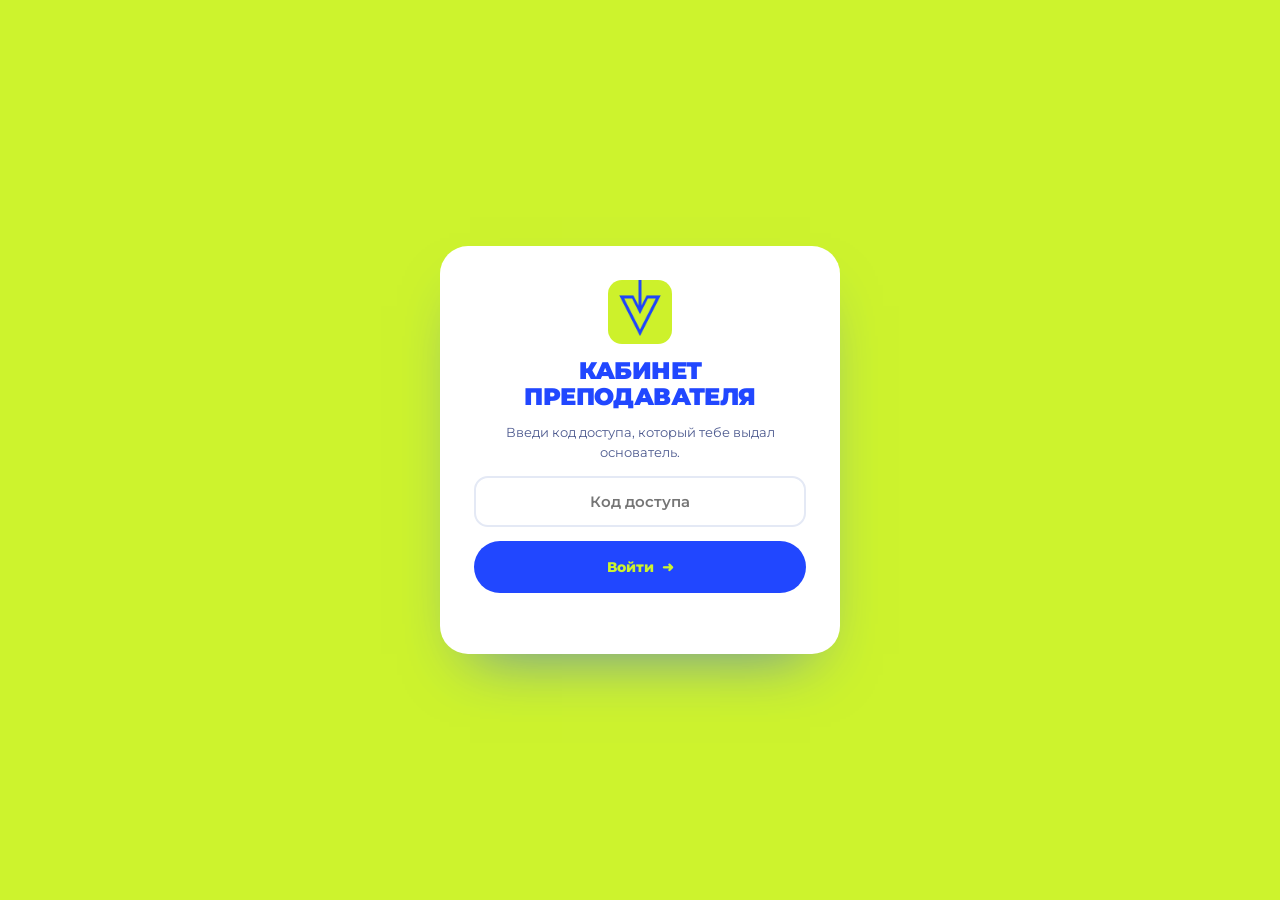
==== commit 5b193c5b: "лимит на заявки + код для преподов" ====
--- a/cabinet.html
+++ b/cabinet.html
@@ -1,5 +1,5 @@
 <!doctype html>
-<html lang="ru"><head><meta charset="utf-8"><meta name="viewport" content="width=device-width,initial-scale=1">
+<html lang="ru"><head><meta charset="utf-8"><meta name="viewport" content="width=device-width,initial-scale=1,viewport-fit=cover">
 <meta name="robots" content="noindex,nofollow"><meta name="theme-color" content="#2147ff">
 <title>Кабинет преподавателя — VECTOR</title>
 <link rel="icon" type="image/png" href="[data-uri]"><link rel="preconnect" href="https://fonts.googleapis.com"><link href="https://fonts.googleapis.com/css2?family=Montserrat:wght@500;700;800;900&display=swap" rel="stylesheet"><style>
@@ -585,15 +585,196 @@
 .w-chip:active{transform:scale(.97)}
 .w-card .t-more{gap:12px}
 .dcol .dadd{padding:12px}
+
+/* ===== адаптив: доработки (мобильные, планшеты, любые пропорции) ===== */
+html{-webkit-text-size-adjust:100%;text-size-adjust:100%}
+body{overflow-x:clip;min-height:100vh;min-height:100dvh}
+img,video,svg{max-width:100%}
+.btn,header .btn{white-space:nowrap}
+.lead-list{grid-template-columns:repeat(auto-fill,minmax(min(340px,100%),1fr))}
+.stu-grid{grid-template-columns:repeat(auto-fill,minmax(min(250px,100%),1fr))}
+.weekgrid{grid-template-columns:repeat(auto-fit,minmax(min(210px,100%),1fr))}
+.gate{min-height:100vh;min-height:100dvh;overflow-y:auto}
+.dlg{max-height:calc(100dvh - 24px);overflow-y:auto}
+.tabs{overflow-x:auto;flex-wrap:nowrap;-webkit-overflow-scrolling:touch;scrollbar-width:none;padding-bottom:2px}
+.tabs::-webkit-scrollbar{display:none}
+.tab{flex:none;white-space:nowrap}
+.wrap{padding-left:env(safe-area-inset-left);padding-right:env(safe-area-inset-right)}
+
+/* нижняя навигация и компактная шапка уже с 900px: планшеты и телефоны в альбомной ориентации */
+@media(max-width:900px){
+header .nav{gap:12px}
+.links,.tag{display:none}
+.brand{font-size:22px}
+header .btn{padding:12px 20px;font-size:13px}
+.mnav{display:grid;grid-template-columns:repeat(4,1fr);position:fixed;bottom:0;left:0;right:0;z-index:60;background:#fff;border-top:1px solid var(--line);padding:6px calc(6px + env(safe-area-inset-right)) calc(6px + env(safe-area-inset-bottom)) calc(6px + env(safe-area-inset-left))}
+.mnav a{text-align:center;font-size:12px;font-weight:800;padding:10px 4px;border-radius:12px;color:var(--mut)}
+.mnav a.active{background:var(--b);color:var(--l)}
+body{padding-bottom:calc(62px + env(safe-area-inset-bottom))}
+.toast{bottom:calc(76px + env(safe-area-inset-bottom))}
+/* герой: картинка строго по центру */
+.art{min-height:clamp(340px,62vw,460px)}
+.burst{left:50%;right:auto;margin-left:calc(var(--bs,330px) / -2);width:var(--bs,330px);height:var(--bs,330px)}
+.statue{left:50%;right:auto;margin-left:0;transform:translateX(-46%);height:96%}
+.cta .wrap{flex-direction:column;align-items:flex-start}
+.cta-act{justify-items:start;text-align:left}
+.how-card{padding:32px 24px}
+}
+@media(max-width:900px) and (min-width:621px){.burst{--bs:380px}}
+@media(max-width:620px){
+.burst{--bs:min(270px,72vw)}
+.art{min-height:clamp(300px,82vw,380px)}
+.statue{height:94%;transform:translateX(-44%)}
+.mnav{padding-left:calc(6px + env(safe-area-inset-left));padding-right:calc(6px + env(safe-area-inset-right))}
+/* iOS не должен приближать страницу при фокусе на поле */
+.field input,.field select,.field textarea,.gate-box input{font-size:16px}
+.pills label{padding:12px 16px}
+.head .btn,.actions .btn,.join .btn,.band-cta .btn{width:100%}
+.pcard{padding:28px 22px}
+.pprice strong{font-size:44px}
+.how-card{padding:26px 20px;border-radius:26px}
+.how-n{width:50px;height:50px;font-size:20px}
+.join{padding:28px 20px;border-radius:24px}
+.dlg-form{padding:20px}
+.dlg-btns .btn{flex:1 1 100%}
+.lead-top .stbadge{margin-left:0}
+}
+@media(max-width:380px){
+.wrap{width:calc(100% - 24px)}
+h1{font-size:30px}
+.brand{font-size:19px}
+header .btn{padding:11px 14px;font-size:12px}
+.stats{grid-template-columns:repeat(2,auto)}
+.mnav a{font-size:11px;padding:10px 2px}
+.course{padding:22px}.course h3{font-size:22px}
+}
+/* низкие экраны (телефон в альбомной ориентации) */
+@media(max-height:500px) and (orientation:landscape){
+header{position:static}
+.hero-copy{padding:34px 0 20px}
+.hero-grid{min-height:0}
+.gate{place-items:start center}
+html{scroll-padding-top:20px}
+}
+@media(max-width:900px){.footer{flex-wrap:wrap;row-gap:14px}.footlinks{flex-wrap:wrap;gap:10px 20px}.copyright{margin-left:auto}}
+
+/* ===== хиро на телефоне: всё помещается на первый экран ===== */
+@keyframes spinc{from{transform:translate(-50%,-50%) rotate(0)}to{transform:translate(-50%,-50%) rotate(360deg)}}
+@media(max-width:620px){
+.hero{min-height:calc(100vh - 62px - 62px - env(safe-area-inset-bottom));min-height:calc(100svh - 62px - 62px - env(safe-area-inset-bottom));display:flex}
+.hero-grid{display:flex;flex-direction:column;min-height:0;gap:0}
+.hero-copy{padding:26px 0 8px;flex:none}
+.eyebrow{margin-bottom:14px}
+.hero h1{font-size:clamp(28px,9.2vw,38px);margin-bottom:12px}
+.lead{font-size:14.5px;line-height:1.5}
+.actions{margin-top:18px;gap:10px;flex-wrap:nowrap}
+.actions .btn{width:auto;flex:1 1 0;min-width:0;padding:15px 10px;font-size:13px;white-space:normal;text-align:center;line-height:1.25}
+.art{flex:1 1 auto;min-height:230px;margin:0 -16px}
+.burst{left:50%;right:auto;top:56%;margin:0;height:min(86%,300px);width:auto;aspect-ratio:1;animation-name:spinc}
+.statue{left:50%;right:auto;margin:0;bottom:0;height:100%;transform:translateX(-46%)}
+}
+@media(max-width:620px) and (max-height:700px){
+.hero-copy{padding-top:18px}
+.hero h1{font-size:clamp(26px,8.4vw,34px)}
+.lead{font-size:14px}
+.art{min-height:200px}
+}
+@media(max-width:620px) and (min-height:800px){
+.hero-copy{padding-top:40px}
+.actions{flex-direction:column}
+.actions .btn{width:100%;flex:none;padding:17px}
+}
+
+/* хиро: доводка */
+@media(max-width:620px){
+.hero>.wrap{margin:0 auto;align-self:stretch}
+.actions,.actions .btn{}
+.actions{flex-direction:column;flex-wrap:nowrap;gap:9px}
+.actions .btn{width:100%;flex:none;padding:14px 18px;font-size:14px;white-space:nowrap}
+.art{min-height:210px}
+}
+@media(max-width:620px) and (max-height:700px){
+.actions .btn{padding:12px 18px;font-size:13.5px}
+.art{min-height:190px}
+}
+@media(max-width:620px) and (min-height:800px){
+.actions .btn{padding:17px}
+}
+/* хиро: ширина кнопок */
+@media(max-width:620px){.actions{align-self:stretch;width:100%}}
+
+/* ===== плашки в заголовках: ровные отступы ===== */
+h1 span{padding:.09em .22em .11em .22em;padding-right:calc(.22em + .015em);margin:.04em 0 .1em}
+@supports (text-box:trim-both cap alphabetic){
+h1 span{text-box:trim-both cap alphabetic;padding:.25em .22em;padding-right:calc(.22em + .015em);margin:.02em 0 .08em}
+}
+
+/* ===== синий блок «Готов начать»: звезда строго за кнопкой ===== */
+.cta{padding:66px 0}
+.cta:before{display:none}
+.cta-act{position:relative;isolation:isolate;padding:0 8px}
+.cta-act:before{content:'';position:absolute;z-index:-1;left:50%;top:50%;width:230px;height:230px;transform:translate(-50%,-50%);background:rgba(255,255,255,.1);clip-path:polygon(50.0% 0.0%,59.3% 15.2%,75.0% 6.7%,75.5% 24.5%,93.3% 25.0%,84.8% 40.7%,100.0% 50.0%,84.8% 59.3%,93.3% 75.0%,75.5% 75.5%,75.0% 93.3%,59.3% 84.8%,50.0% 100.0%,40.7% 84.8%,25.0% 93.3%,24.5% 75.5%,6.7% 75.0%,15.2% 59.3%,0.0% 50.0%,15.2% 40.7%,6.7% 25.0%,24.5% 24.5%,25.0% 6.7%,40.7% 15.2%)}
+@media(max-width:760px){.cta{padding:54px 0}.cta-act:before{width:210px;height:210px}}
+
+/* ===== хиро на телефоне: слева текст и кнопки, справа фигура ===== */
+@media(max-width:620px){
+.hero-grid{display:grid;grid-template-columns:minmax(0,1.1fr) minmax(0,.9fr);grid-template-rows:auto 1fr auto;column-gap:0;align-items:stretch}
+.hero-copy{display:contents}
+.hero h1{grid-column:1/-1;grid-row:1;margin:24px 0 12px}
+.hero .lead{grid-column:1;grid-row:2;align-self:start;padding-right:14px;font-size:14px;line-height:1.5;position:relative;z-index:2}
+.hero .actions{grid-column:1;grid-row:3;align-self:end;margin:0;padding:14px 12px 22px 0;flex-direction:column;gap:9px;position:relative;z-index:2;width:auto}
+.hero .actions .btn{width:100%;padding:13px 12px;font-size:13px;line-height:1.25;white-space:normal;text-align:center}
+.hero .art{grid-column:2;grid-row:2/4;min-height:0;margin:0 -16px 0 0;position:relative}
+.hero .burst{left:42%;top:58%;height:auto;width:min(92%,240px);aspect-ratio:1;margin:0}
+.hero .statue{left:auto;right:-14%;bottom:0;height:min(100%,330px);width:auto;transform:none;max-width:none}
+}
+@media(max-width:620px) and (max-height:700px){
+.hero h1{margin-top:16px;font-size:clamp(25px,8vw,32px)}
+.hero .lead{font-size:13.5px}
+.hero .actions .btn{padding:11px 10px;font-size:12.5px}
+}
+
+/* хиро (моб.): фигура строго в правой колонке */
+@media(max-width:620px){
+.hero-grid{grid-template-columns:minmax(0,1fr) minmax(0,1fr)}
+.hero .art{margin-right:-16px}
+.hero .burst{left:50%;top:60%;width:96%;height:auto}
+.hero .statue{left:auto;right:-4%;bottom:0;width:100%;height:auto;max-height:100%;transform:none;max-width:none;object-fit:contain;object-position:bottom right}
+.hero .actions{padding-right:10px}
+}
+
+/* хиро (моб.): звезда привязана к фигуре */
+@keyframes spinb{from{transform:translateX(-50%) rotate(0)}to{transform:translateX(-50%) rotate(360deg)}}
+@media(max-width:620px){
+.hero-grid{grid-template-columns:minmax(0,.92fr) minmax(0,1.08fr)}
+.hero .art{container-type:inline-size}
+.hero .burst{left:50%;top:auto;bottom:16cqw;width:100cqw;height:100cqw;aspect-ratio:auto;margin:0;animation-name:spinb}
+.hero .statue{right:-10%;width:110%}
+}
+
+/* мелкие доводки */
+@media(max-width:760px){
+.cta .wrap{gap:62px}
+.cta-act{align-self:center}
+.cta-act:before{width:200px;height:200px}
+}
+@media(max-width:620px){
+.page-hero:after{width:170px;height:170px;right:-84px;top:-76px}
+}
+.t-sync{display:flex;align-items:center;gap:12px;margin:0 0 14px;flex-wrap:wrap}.t-sync span{font-size:12px;font-weight:700;color:var(--mut)}
+/* очень широкие экраны: контент не расползается, герой не вытягивается */
+@media(min-width:1700px){.hero-grid{min-height:620px}}
+/* сенсорные устройства: без «залипающих» hover-эффектов */
+@media(hover:none){.feat:hover,.course:hover,.teacher:hover,.btn:hover{transform:none;box-shadow:none}}
 </style></head><body class="cab-body">
 
 <div class="gate" id="gate">
   <form class="gate-box" id="gateForm">
     <img src="[data-uri]" alt="VECTOR" width="64" height="64">
     <h1>Кабинет преподавателя</h1>
-    <p id="gateText">Введи пароль, который тебе дал основатель.</p>
+    <p id="gateText">Введи код доступа, который тебе выдал основатель.</p>
     <select id="gateName" hidden></select>
-    <input type="password" id="gatePass" placeholder="Пароль" autocomplete="current-password" required>
+    <input type="password" id="gatePass" placeholder="Код доступа" autocomplete="current-password" required>
     <button class="btn" type="submit" id="gateBtn">Войти&nbsp; ➜</button>
     <p class="gate-err" id="gateErr"></p>
   </form>
@@ -609,6 +790,7 @@
     <button class="btn big" id="addBtn" type="button">+ Занятие</button>
   </div>
 
+  <div class="t-sync"><button class="btn outline sm" id="syncBtn" type="button">Обновить</button><button class="btn outline sm" id="codeBtn" type="button" hidden>Сменить код</button><span id="syncAt"></span></div>
   <div class="t-sum" id="sum"></div>
 
   <div class="t-tabs" role="tablist">
@@ -642,6 +824,16 @@
   </section>
 </main>
 
+<dialog id="codeDlg" class="dlg">
+  <form id="codeForm" method="dialog" class="dlg-form">
+    <h2>Сменить код доступа</h2>
+    <p class="note" style="text-align:left;margin:0 0 6px">Придумай свой код: от 8 символов, лучше буквы и цифры вместе. Он нужен только для входа сюда. Старый код перестанет работать.</p>
+    <div class="field"><label for="newCode">Новый код</label><input id="newCode" type="password" autocomplete="new-password" minlength="8" maxlength="40" required></div>
+    <div class="field"><label for="newCode2">Повтори код</label><input id="newCode2" type="password" autocomplete="new-password" minlength="8" maxlength="40" required></div>
+    <p class="gate-err" id="codeErr" style="color:#d4142e;font-weight:700;min-height:1em;margin:0"></p>
+    <div class="dlg-btns"><button class="btn outline" id="codeCancel" type="button">Отмена</button><button class="btn" id="codeSave" type="submit">Сохранить</button></div>
+  </form>
+</dialog>
 <dialog id="dlg" class="dlg">
   <form id="lf" method="dialog" class="dlg-form">
     <h2 id="dlgTitle">Новое занятие</h2>
@@ -685,7 +877,7 @@
 
 // Адрес приёма заявок (веб-приложение Google Apps Script из файла lead-backend.gs).
 // Пока пусто — форма работает «по-старому»: копирует текст заявки и открывает Instagram.
-const LEAD_ENDPOINT = 'https://script.google.com/macros/s/AKfycbzglWXiK8ZGoD4UCfv0yyRUwUv-l4p6IVW9G0yFggR7IqRDtGp6VPWUO2_lbA50n_EatQ/exec';
+const LEAD_ENDPOINT = 'https://script.google.com/macros/s/AKfycbyWRNRLP-ksQehZTHJuZACTFzVcOrNG86TgpkrWcdW-zAUeGaYDZwIQ7IKnHfy1joSIrw/exec';
 
 // Преподаватели (имена должны совпадать с lead-backend.gs). Появляются в форме записи и в кабинете.
 const TEACHERS = ['Артём'];
@@ -758,6 +950,37 @@
     if (r) r.checked = true;
   }
   if (p.get('teacher') && sel && TEACHERS.indexOf(p.get('teacher')) >= 0) sel.value = p.get('teacher');
+
+  // список преподавателей берём с сервера (его ведёт основатель); если сервер недоступен, остаётся список из этого файла
+  function refreshTeachers() {
+    if (!sel) return;
+    const want = sel.value || p.get('teacher') || '';
+    sel.innerHTML = '<option value="">Любой преподаватель</option>' +
+      TEACHERS.map(t => '<option value="' + t + '">' + t + '</option>').join('');
+    const fld = sel.closest('.field');
+    if (TEACHERS.length < 2) { sel.value = TEACHERS[0] || ''; if (fld) fld.hidden = true; }
+    else { if (fld) fld.hidden = false; if (TEACHERS.indexOf(want) >= 0) sel.value = want; }
+  }
+  if (LEAD_ENDPOINT && sel) {
+    fetch(LEAD_ENDPOINT + '?action=teachers&_=' + Date.now(), { cache: 'no-store' }).then(r => r.json()).then(d => {
+      if (d && d.ok && Array.isArray(d.teachers) && d.teachers.length) {
+        TEACHERS.length = 0; d.teachers.forEach(t => TEACHERS.push(String(t))); refreshTeachers();
+      }
+    }).catch(() => {});
+  }
+
+  // одноразовый токен отправки: защита от ботов, которые шлют заявки вслепую
+  let tokenP = null, tokenAt = 0;
+  function getToken() {
+    if (!LEAD_ENDPOINT) return Promise.resolve(null);
+    if (!tokenP) {
+      tokenAt = Date.now();
+      tokenP = fetch(LEAD_ENDPOINT + '?action=token&_=' + Date.now(), { cache: 'no-store' })
+        .then(r => r.json()).then(d => (d && d.ok ? d.token : null)).catch(() => null);
+    }
+    return tokenP;
+  }
+  form.addEventListener('focusin', getToken, { once: true });
 
   const btn = form.querySelector('button[type=submit]');
   const note = document.getElementById('formNote');
@@ -829,12 +1052,17 @@
     if (ok) ok.classList.remove('show');
     try {
       if (LEAD_ENDPOINT) {
-        // text/plain + no-cors: так запрос уходит без предварительной проверки CORS
-        await fetch(LEAD_ENDPOINT, {
-          method: 'POST',
-          mode: 'no-cors',
-          body: JSON.stringify(Object.assign({ action: 'lead', page: location.pathname.split('/').pop() }, f))
-        });
+        const token = await getToken();
+        tokenP = null; // токен одноразовый
+        if (!token) throw new Error('token');
+        const wait = 2300 - (Date.now() - tokenAt); // сервер отсекает отправку быстрее 2 секунд после открытия формы
+        if (wait > 0) await new Promise(r => setTimeout(r, wait));
+        const body = Object.assign({ action: 'lead', token: token, page: location.pathname.split('/').pop() }, f);
+        let url = LEAD_ENDPOINT + '?action=do&payload=' + encodeURIComponent(JSON.stringify(body));
+        if (url.length > 6500) { body.comment = String(body.comment || '').slice(0, 120); url = LEAD_ENDPOINT + '?action=do&payload=' + encodeURIComponent(JSON.stringify(body)); }
+        // читаем настоящий ответ сервера: так видно и отказ (слишком много заявок, плохие данные)
+        const out = await fetch(url, { cache: 'no-store' }).then(r => r.json());
+        if (!out || !out.ok) throw new Error((out && out.error) || 'fail');
       } else {
         // запасной вариант: письмо на LEAD_EMAIL через FormSubmit
         const res = await fetch('https://formsubmit.co/ajax/' + encodeURIComponent(LEAD_EMAIL), {
@@ -858,7 +1086,11 @@
       if (sel) sel.value = TEACHERS.length < 2 ? (TEACHERS[0] || '') : '';
       btn.textContent = 'Отправлено ✓';
     } catch (err) {
-      showMsg('Не получилось отправить заявку. Проверьте интернет или напишите нам в Instagram.', true);
+      const code = String(err && err.message);
+      showMsg(code === 'busy'
+        ? 'Сейчас приходит очень много заявок. Попробуйте через несколько минут или напишите нам в Instagram.'
+        : (code === 'bad' ? 'Проверьте имя и контакт: без ссылок и лишних символов.'
+        : 'Не получилось отправить заявку. Проверьте интернет или напишите нам в Instagram.'), true);
       btn.textContent = 'Не отправилось';
     }
     setTimeout(() => {
@@ -877,7 +1109,7 @@
   var PRICES={'Индивидуально':100,'В паре':70,'Мини-группа':50};
   var MON=['Январь','Февраль','Март','Апрель','Май','Июнь','Июль','Август','Сентябрь','Октябрь','Ноябрь','Декабрь'];
   var WD=['воскресенье','понедельник','вторник','среда','четверг','пятница','суббота'];
-  var S={lessons:[],students:[],percent:0,balance:null,leads:[],showAllLeads:false,lastNew:null,month:null,name:'',key:''};
+  var S={lessons:[],students:[],percent:0,balance:null,leads:[],showAllLeads:false,lastNew:null,month:null,name:'',key:'',seq:0,pend:0,base:null,syncAt:null};
   S.week='';S.month=new Date().getFullYear()+'-'+('0'+(new Date().getMonth()+1)).slice(-2);
 
   function mondayOf(s){var d=pd(s),k=(d.getDay()+6)%7;d.setDate(d.getDate()-k);return iso(d)}
@@ -935,12 +1167,13 @@
   /*CLEND*/
 
   /* ---------- сервер ---------- */
-  function api(q){return fetch(LEAD_ENDPOINT+'?'+q).then(function(r){return r.json()})}
+  function api(q){return fetch(LEAD_ENDPOINT+'?'+q+'&_='+Date.now(),{cache:'no-store'}).then(function(r){return r.json()})}
   // запись идёт через GET: так сайт получает настоящий ответ сервера и видит ошибку
   function call(body){
+    S.pend++;
     return api('action=do&payload='+encodeURIComponent(JSON.stringify(Object.assign({key:S.key},body)))).then(function(d){
-      if(!d||!d.ok)throw new Error((d&&d.error)||'fail');return d;
-    });
+      S.pend--;if(!d||!d.ok)throw new Error((d&&d.error)||'fail');return d;
+    },function(e){S.pend--;throw e});
   }
   function fail(err){
     var m=String(err&&err.message||'');
@@ -948,42 +1181,82 @@
     loadLessons().catch(function(){});
   }
 
+  function earnedOf(L,pc){return L.filter(function(l){return l.done==='1'&&l.paid==='1'}).reduce(function(s,l){return s+(+l.amount||0)},0)*(100-pc)/100}
+  // «К выплате» считаем на странице по списку занятий, чтобы число менялось сразу при отметке «Оплачено».
+  // Уже выплаченное берём из ответа сервера: выплачено = заработано(на момент загрузки) − к выплате(сервер).
+  function owedNow(){
+    if(!S.base)return S.balance?(+S.balance.owed||0):0;
+    var out=S.base.earned-S.base.owed;
+    return Math.round((earnedOf(S.lessons,S.percent)-out)*100)/100;
+  }
+  function stamp(){var d=new Date();S.syncAt=d;var el=$('syncAt');if(el)el.textContent='обновлено '+('0'+d.getHours()).slice(-2)+':'+('0'+d.getMinutes()).slice(-2)}
   function loadLessons(){
+    var seq=++S.seq;
     return api('action=lessons&key='+encodeURIComponent(S.key)+'&teacher='+encodeURIComponent(S.name)).then(function(d){
       if(!d||!d.ok)throw new Error(d&&d.error||'fail');
       if(!d.version||d.version<3||!Array.isArray(d.lessons))throw new Error('old');
+      // устаревший ответ (пришёл позже более нового) или идёт сохранение — не затираем свежие правки
+      if(seq!==S.seq||S.pend>0)return d;
       S.lessons=d.lessons||[];S.students=d.students||[];S.percent=+d.percent||0;S.balance=d.balance;
-      render();return d;
+      var ow=S.balance&&isFinite(+S.balance.owed)?+S.balance.owed:null;
+      S.base=ow===null?null:{earned:earnedOf(S.lessons,S.percent),owed:ow};
+      stamp();render();return d;
     });
   }
 
-  /* ---------- вход ---------- */
-  var T=(typeof TEACHERS!=='undefined'&&TEACHERS.length)?TEACHERS:[];
-  if(T.length>1){$('gateName').hidden=false;$('gateName').innerHTML=T.map(function(t){return '<option>'+esc(t)+'</option>'}).join('');var sv=store.get(NAME);if(T.indexOf(sv)>=0)$('gateName').value=sv}
+  /* ---------- вход по личному коду ---------- */
   if(typeof LEAD_ENDPOINT==='undefined'||!LEAD_ENDPOINT){
     $('gateText').textContent='Кабинет заработает после подключения (инструкция в файле ПОДКЛЮЧЕНИЕ-ЗАЯВОК.md, вариант Б).';
     $('gatePass').hidden=true;$('gateBtn').hidden=true;
   }
+  function doLogin(code){
+    return api('action=login&code='+encodeURIComponent(code)).then(function(d){
+      if(!d||!d.ok)throw new Error(d&&d.error||'fail');
+      if(!d.name)throw new Error('old');
+      return d;
+    });
+  }
   function enter(name,key){
     S.name=name;S.key=key;store.set(KEY,key);store.set(NAME,name);
-    $('gate').hidden=true;$('app').hidden=false;$('lockBtn').hidden=false;
+    $('gate').hidden=true;$('app').hidden=false;$('lockBtn').hidden=false;$('codeBtn').hidden=false;
     $('hello').textContent='Привет, '+name;
-    loadLessons().catch(function(err){$('msg').textContent=String(err.message)==='old'?'Скрипт на Google устарел: обновите развёртывание (Версия: Новая), иначе отметки не сохраняются.':'Не удалось загрузить занятия. Проверьте интернет.'});
+    loadLessons().catch(function(err){$('msg').textContent=String(err.message)==='old'?'Скрипт на Google устарел: обновите развёртывание (Версия: Новая), иначе отметки не сохраняются.':'Не удалось загрузить занятия. Проверьте интернет и нажмите «Обновить».'});
     loadLeads(true);
   }
+  function loginErr(err){
+    var m=String(err&&err.message);
+    return m==='forbidden'?'Неверный код.':(m==='locked'?'Слишком много неверных попыток. Подожди 10 минут и попробуй снова.':(m==='old'?'Скрипт на Google устарел. Откройте Развернуть → Управление развёртываниями → карандаш → Версия: Новая → Развернуть.':'Не получилось войти. Проверь интернет и попробуй ещё раз.'));
+  }
   $('gateForm').addEventListener('submit',function(e){
-    e.preventDefault();var name=T.length>1?$('gateName').value:(T[0]||''),key=$('gatePass').value.trim();
+    e.preventDefault();var key=$('gatePass').value.trim();
     $('gateErr').textContent='';$('gateBtn').disabled=true;
-    S.name=name;S.key=key;
-    loadLessons().then(function(){enter(name,key)}).catch(function(err){
-      var m=String(err.message);$('gateErr').textContent=m==='forbidden'?'Неверный пароль.':(m==='old'?'Скрипт на Google устарел. Откройте Развернуть → Управление развёртываниями → карандаш → Версия: Новая → Развернуть.':'Не получилось войти. Проверьте интернет.');
+    doLogin(key).then(function(d){S.name=d.name;S.key=key;return loadLessons().then(function(){enter(d.name,key)})}).catch(function(err){
+      $('gateErr').textContent=loginErr(err);
     }).then(function(){$('gateBtn').disabled=false});
   });
-  $('lockBtn').addEventListener('click',function(){store.del(KEY);location.reload()});
+  $('lockBtn').addEventListener('click',function(){store.del(KEY);store.del(NAME);location.reload()});
   (function auto(){
-    var k=store.get(KEY),n=T.length>1?store.get(NAME):T[0];
-    if(k&&n&&typeof LEAD_ENDPOINT!=='undefined'&&LEAD_ENDPOINT){S.name=n;S.key=k;loadLessons().then(function(){enter(n,k)}).catch(function(){})}
+    var k=store.get(KEY);
+    if(!k||typeof LEAD_ENDPOINT==='undefined'||!LEAD_ENDPOINT)return;
+    doLogin(k).then(function(d){S.name=d.name;S.key=k;return loadLessons().then(function(){enter(d.name,k)})}).catch(function(err){
+      if(String(err&&err.message)==='forbidden'){store.del(KEY);store.del(NAME);$('gateErr').textContent='Код больше не подходит. Введи новый.'}
+    });
   })();
+
+  /* ---------- смена кода ---------- */
+  $('codeBtn').addEventListener('click',function(){$('codeForm').reset();$('codeErr').textContent='';$('codeDlg').showModal()});
+  $('codeCancel').addEventListener('click',function(){$('codeDlg').close()});
+  $('codeForm').addEventListener('submit',function(e){
+    e.preventDefault();var a=$('newCode').value.trim(),b=$('newCode2').value.trim(),btn=$('codeSave');
+    if(a!==b){$('codeErr').textContent='Коды не совпадают.';return}
+    btn.disabled=true;$('codeErr').textContent='';
+    call({action:'codeChange',newCode:a}).then(function(){
+      S.key=a;store.set(KEY,a);$('codeDlg').close();toast('Код изменён. Теперь входи с новым');
+    }).catch(function(err){
+      var m=String(err&&err.message);
+      $('codeErr').textContent=m==='weak'?'Код должен быть от 8 символов и не из одинаковых символов.':(m==='taken'?'Такой код занят. Придумай другой.':(m==='unknown_action'?'Скрипт на Google устарел: обновите развёртывание.':'Не получилось сменить код. Попробуй ещё раз.'));
+    }).then(function(){btn.disabled=false});
+  });
 
   /* ---------- отрисовка занятий ---------- */
   function sortKey(l){return l.date+' '+(l.time||'99:99')}
@@ -1018,7 +1291,7 @@
     $('mName').textContent=MON[+S.month.slice(5)-1]+' '+S.month.slice(0,4);
     $('done').innerHTML=moPaid.length?'<h3 class="t-h">Оплачено в этом месяце <span>'+moPaid.length+'</span></h3>'+moPaid.sort(function(a,b){return sortKey(a)<sortKey(b)?1:-1}).map(function(l){return card(l,'paid')}).join(''):'<div class="t-empty small"><span>В этом месяце оплаченных занятий пока нет.</span></div>';
 
-    var owed=S.balance?S.balance.owed:0,waitSum=waitPay.reduce(function(s,l){return s+(+l.amount||0)},0);
+    var owed=owedNow(),waitSum=waitPay.reduce(function(s,l){return s+(+l.amount||0)},0);
     $('sum').innerHTML=
       '<div class="t-s"><span>Проведено за месяц</span><strong>'+mo.length+'</strong></div>'+
       '<div class="t-s"><span>Ждём оплату от учеников</span><strong>'+fm(waitSum)+'</strong></div>'+
@@ -1185,7 +1458,17 @@
     else if(b.dataset.l==='plan'){S.pendingLead=l.id;openForm(null,{student:l.name,note:[l.grade,l.goal].filter(Boolean).join(', ')});S.pendingLead=l.id}
   });
   $('leadAll').addEventListener('click',function(){S.showAllLeads=!S.showAllLeads;renderLeads()});
-  setInterval(function(){if(!document.hidden&&!$('app').hidden){loadLeads(true);loadLessons().catch(function(){})}},60000);
+  function refreshAll(manual){
+    if($('app').hidden||S.pend>0)return;
+    var b=$('syncBtn');if(manual){b.disabled=true;b.textContent='Обновляем…'}
+    loadLeads(true);
+    loadLessons().then(function(){if(manual)toast('Обновлено')}).catch(function(){if(manual)toast('Не удалось обновить. Проверьте интернет')}).then(function(){if(manual){b.disabled=false;b.textContent='Обновить'}});
+  }
+  $('syncBtn').addEventListener('click',function(){refreshAll(true)});
+  setInterval(function(){if(!document.hidden)refreshAll(false)},30000);
+  document.addEventListener('visibilitychange',function(){if(!document.hidden)refreshAll(false)});
+  window.addEventListener('focus',function(){refreshAll(false)});
+  window.addEventListener('online',function(){refreshAll(false)});
 })();
 </script>
 </body></html>
